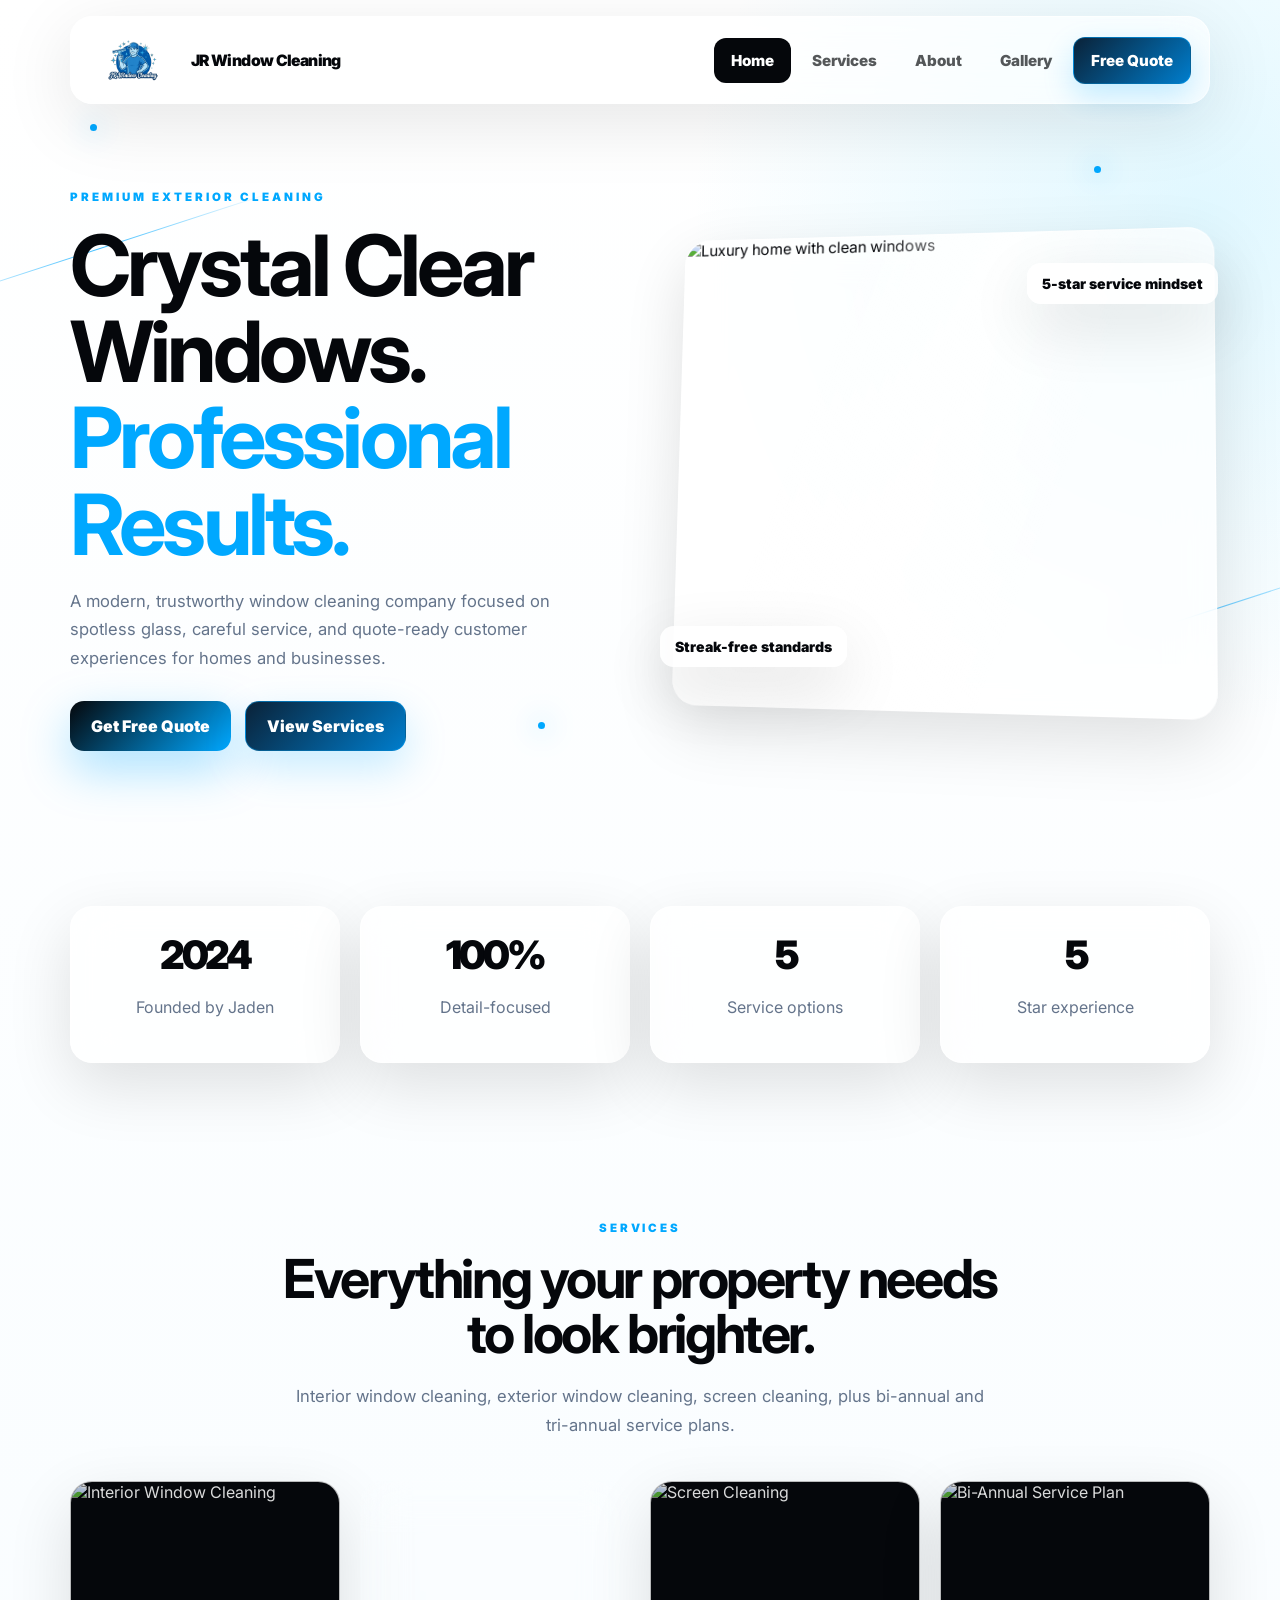
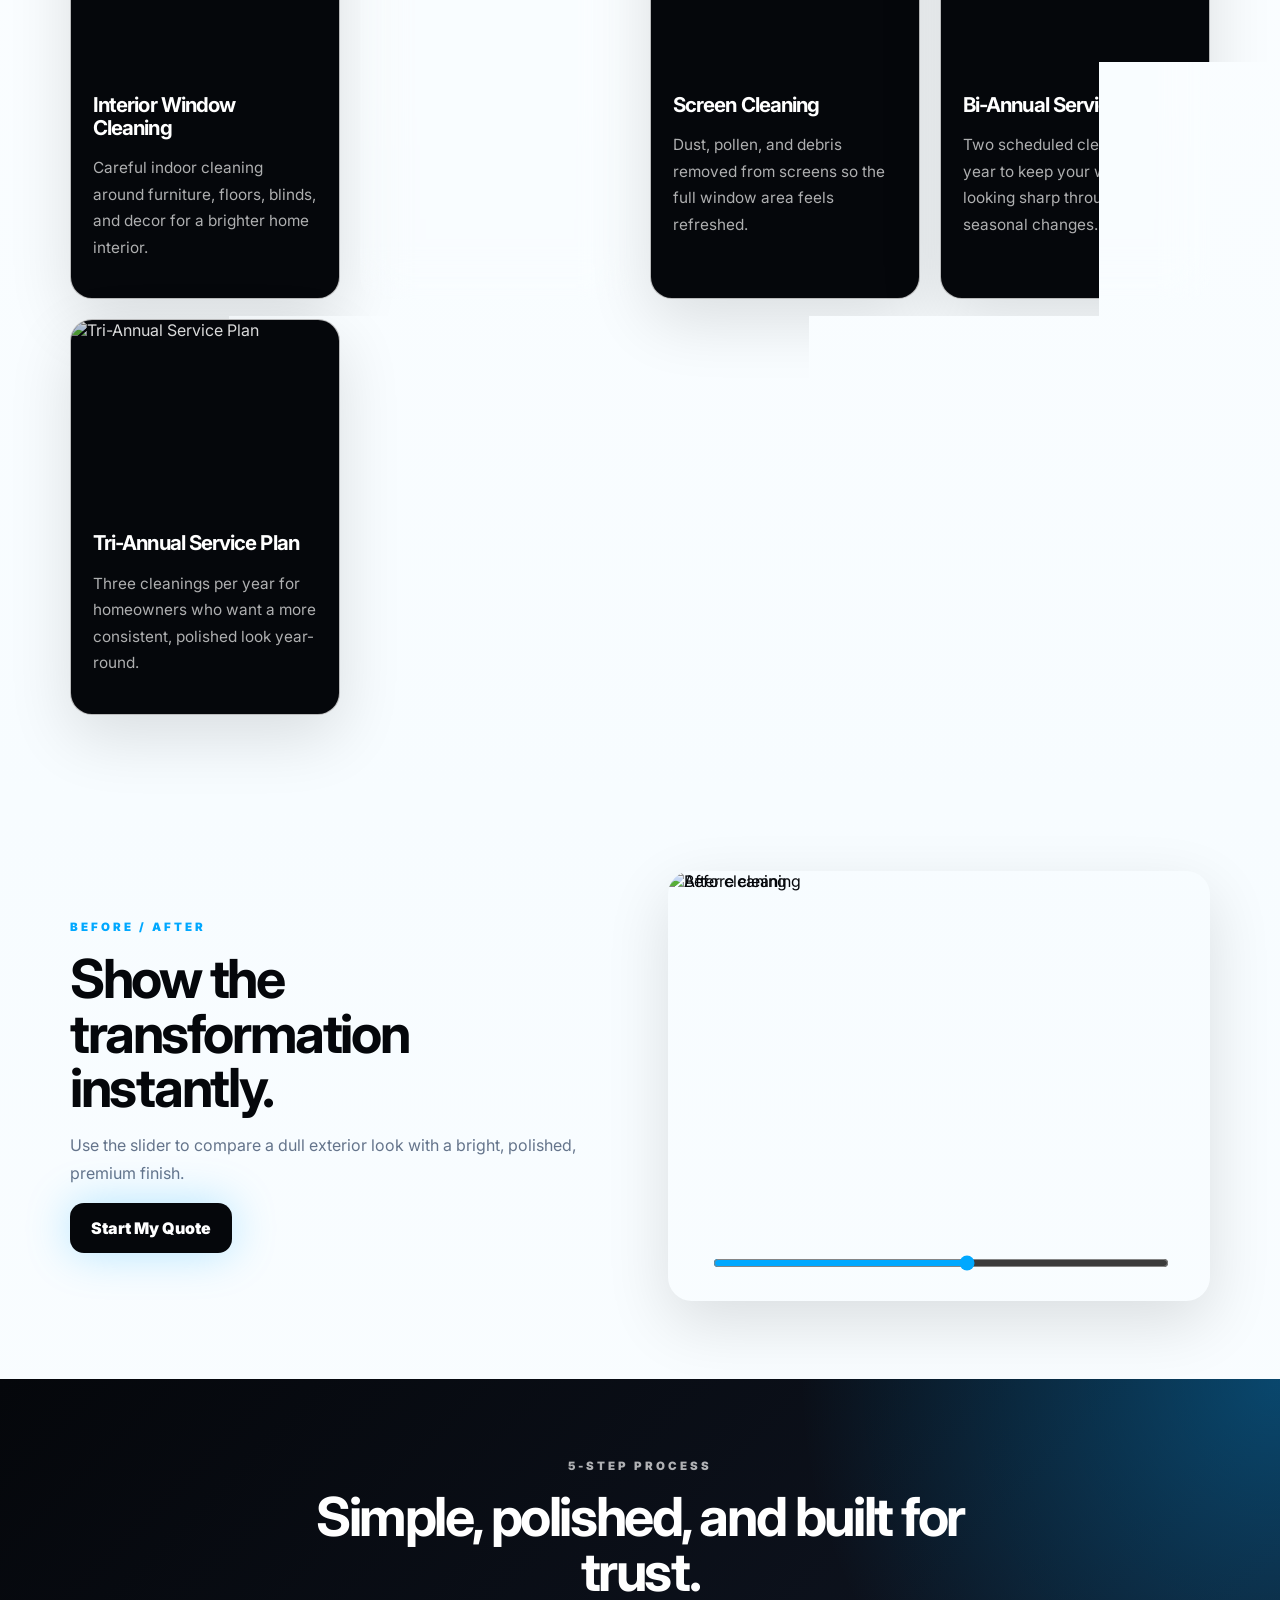
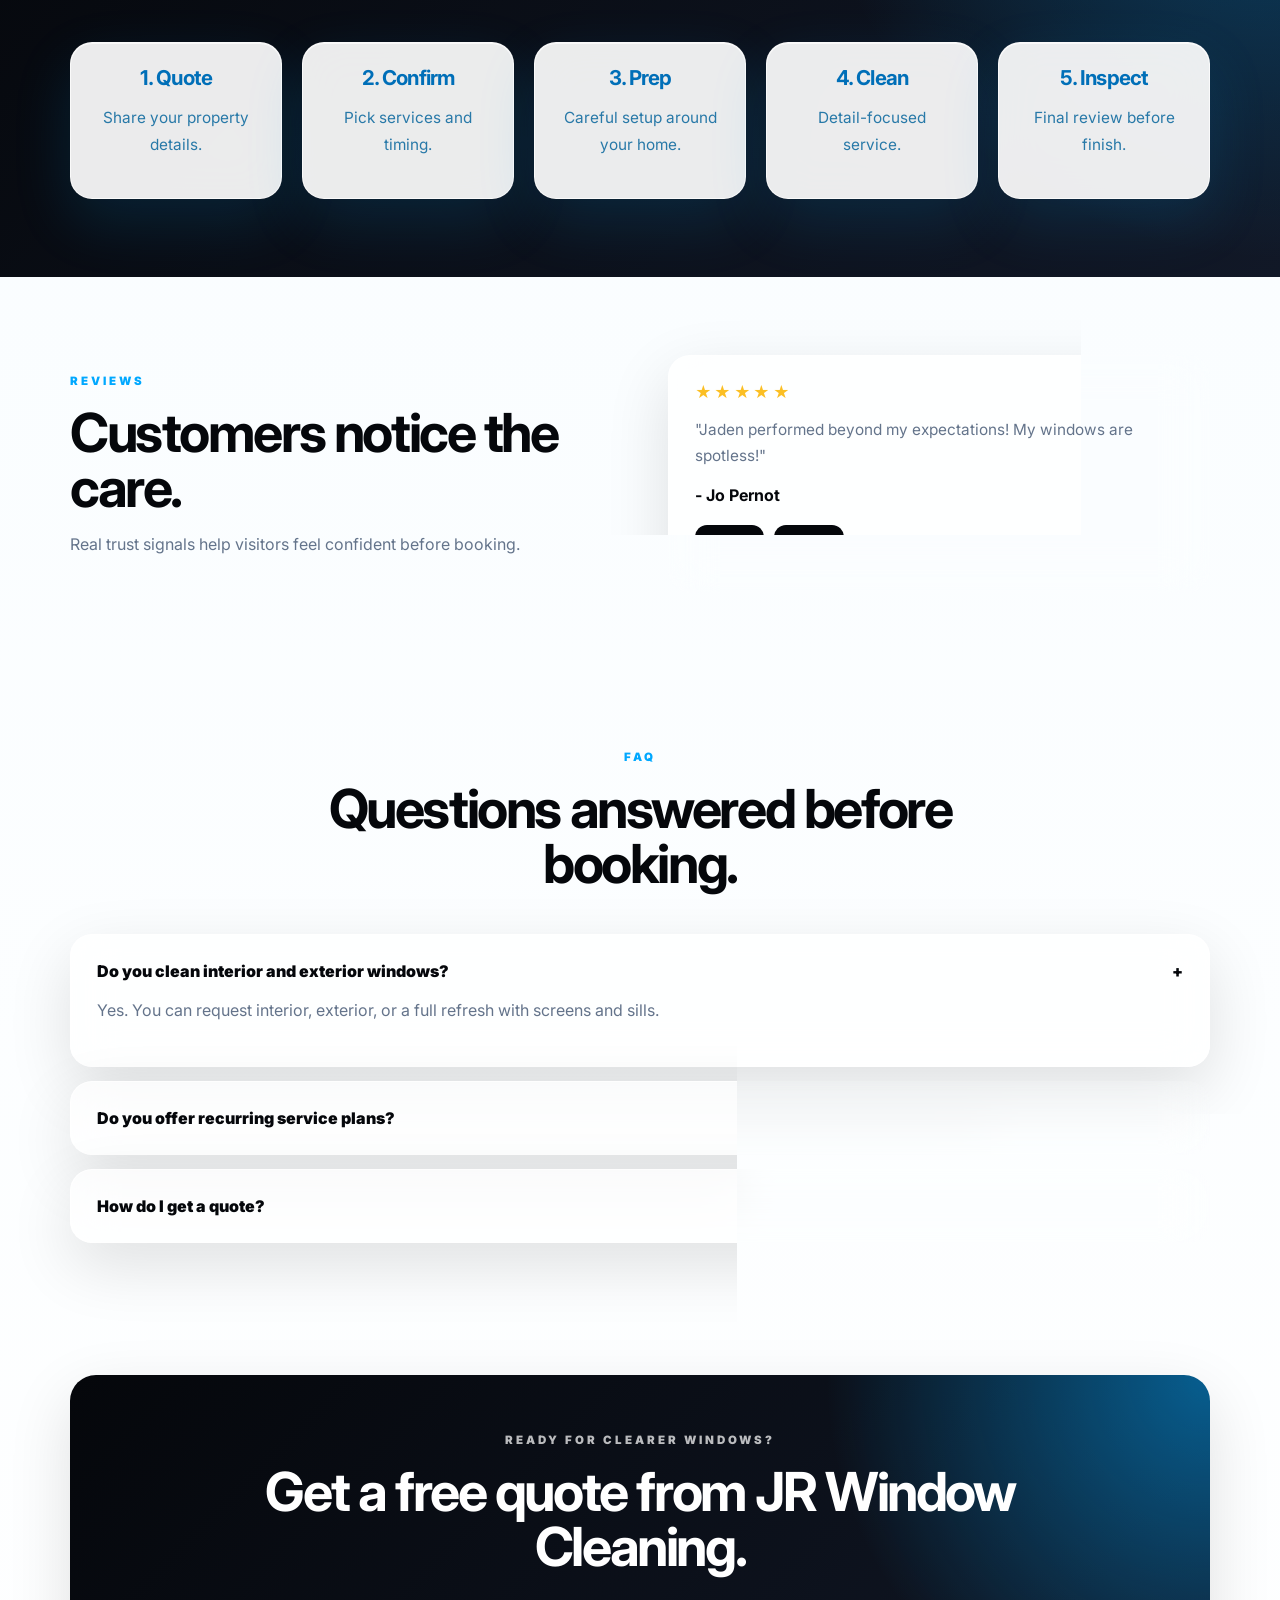
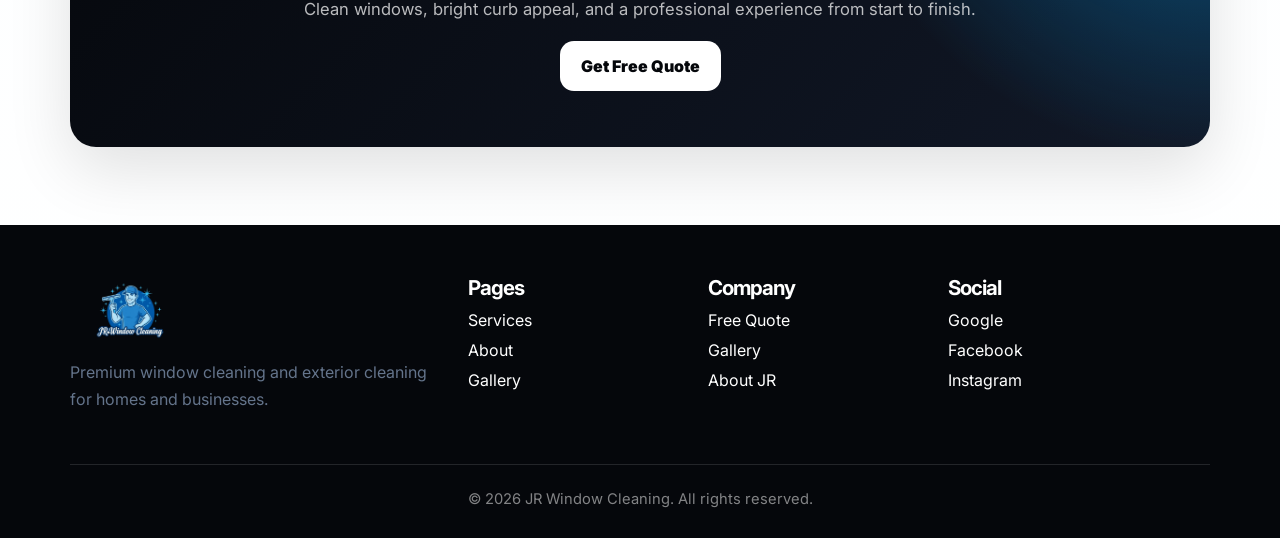
==== JR Windows - Copy/index.html @ 3423b26d "Add files via upload" ====
<!DOCTYPE html>
<html lang="en">
<head>
  <meta charset="UTF-8">
  <meta name="viewport" content="width=device-width, initial-scale=1.0">
  <meta name="description" content="JR Window Cleaning provides premium interior window cleaning, exterior window cleaning, screen cleaning, and recurring bi-annual or tri-annual service plans.">
  <title>JR Window Cleaning | Crystal Clear Windows. Professional Results.</title>
  <link rel="preconnect" href="https://fonts.googleapis.com">
  <link rel="preconnect" href="https://fonts.gstatic.com" crossorigin>
  <link href="https://fonts.googleapis.com/css2?family=Inter:wght@400;500;600;700;800;900&display=swap" rel="stylesheet">
  <link rel="stylesheet" href="styles.css">
</head>
<body>
  <header class="navbar">
    <a class="brand" href="index.html"><img src="JR Windows Logo Transparent.png" alt="JR Window Cleaning logo"><span>JR Window Cleaning</span></a>
    <nav class="nav-links">
      <a class="active" href="index.html">Home</a>
      <a href="services.html">Services</a>
      <a href="about.html">About</a>
      <a href="gallery.html">Gallery</a>
      <a class="quote-link" href="free-quote.html">Free Quote</a>
    </nav>
    <button class="nav-toggle" aria-label="Open menu">☰</button>
  </header>

  <main>
    <section class="hero">
      <div class="particles"><span></span><span></span><span></span><span></span></div>
      <span class="light-streak streak-one"></span>
      <span class="light-streak streak-two"></span>
      <div class="container hero-grid">
        <div class="reveal">
          <p class="eyebrow">Premium Exterior Cleaning</p>
          <h1>Crystal Clear Windows. <span>Professional Results.</span></h1>
          <p class="lead">A modern, trustworthy window cleaning company focused on spotless glass, careful service, and quote-ready customer experiences for homes and businesses.</p>
          <div class="hero-actions">
            <a class="btn blue" href="free-quote.html">Get Free Quote</a>
            <a class="btn secondary" href="services.html">View Services</a>
          </div>
        </div>
        <div class="hero-visual reveal">
          <div class="visual-card">
            <img src="https://images.unsplash.com/photo-1600566753151-384129cf4e3e?auto=format&fit=crop&w=1300&q=85" alt="Luxury home with clean windows">
          </div>
          <div class="hero-badge badge-a">5-star service mindset</div>
          <div class="hero-badge badge-b">Streak-free standards</div>
        </div>
      </div>
    </section>

    <section class="section">
      <div class="container stats-grid">
        <article class="stat-card reveal"><strong data-count="2024">0</strong><p>Founded by Jaden</p></article>
        <article class="stat-card reveal"><strong data-count="100" data-suffix="%">0</strong><p>Detail-focused</p></article>
        <article class="stat-card reveal"><strong data-count="5">0</strong><p>Service options</p></article>
        <article class="stat-card reveal"><strong data-count="5">0</strong><p>Star experience</p></article>
      </div>
    </section>

    <section class="section">
      <div class="container">
        <div class="section-head reveal">
          <p class="eyebrow">Services</p>
          <h2>Everything your property needs to look brighter.</h2>
          <p class="lead">Interior window cleaning, exterior window cleaning, screen cleaning, plus bi-annual and tri-annual service plans.</p>
        </div>
        <div class="services-grid" data-services data-limit="5"></div>
      </div>
    </section>

    <section class="section">
      <div class="container split">
        <div class="reveal">
          <p class="eyebrow">Before / After</p>
          <h2>Show the transformation instantly.</h2>
          <p>Use the slider to compare a dull exterior look with a bright, polished, premium finish.</p>
          <a class="btn dark" href="free-quote.html">Start My Quote</a>
        </div>
        <div class="before-after reveal" data-before-after>
          <img src="https://images.unsplash.com/photo-1600607687920-4e2a09cf159d?auto=format&fit=crop&w=1200&q=80" alt="Before cleaning">
          <img class="after" src="https://images.unsplash.com/photo-1600585154526-990dced4db0d?auto=format&fit=crop&w=1200&q=80" alt="After cleaning">
          <input type="range" min="8" max="92" value="55" aria-label="Before and after slider">
        </div>
      </div>
    </section>

    <section class="section dark-section">
      <div class="container">
        <div class="section-head reveal">
          <p class="eyebrow">5-Step Process</p>
          <h2>Simple, polished, and built for trust.</h2>
        </div>
        <div class="process-grid">
          <article class="process-card reveal"><h3>1. Quote</h3><p>Share your property details.</p></article>
          <article class="process-card reveal"><h3>2. Confirm</h3><p>Pick services and timing.</p></article>
          <article class="process-card reveal"><h3>3. Prep</h3><p>Careful setup around your home.</p></article>
          <article class="process-card reveal"><h3>4. Clean</h3><p>Detail-focused service.</p></article>
          <article class="process-card reveal"><h3>5. Inspect</h3><p>Final review before finish.</p></article>
        </div>
      </div>
    </section>

    <section class="section">
      <div class="container split">
        <div class="reveal">
          <p class="eyebrow">Reviews</p>
          <h2>Customers notice the care.</h2>
          <p>Real trust signals help visitors feel confident before booking.</p>
        </div>
        <div class="glass-card review-card carousel reveal" data-carousel>
          <article class="testimonial active"><div class="stars">★★★★★</div><p>"Jaden performed beyond my expectations! My windows are spotless!"</p><strong>- Jo Pernot</strong></article>
          <article class="testimonial"><div class="stars">★★★★★</div><p>"He did a great job and was very professional, respectful, and easy to communicate with."</p><strong>- Lillia Niaka</strong></article>
          <div class="carousel-controls"><button data-prev>Prev</button><button data-next>Next</button></div>
        </div>
      </div>
    </section>

    <section class="section">
      <div class="container">
        <div class="section-head reveal">
          <p class="eyebrow">FAQ</p>
          <h2>Questions answered before booking.</h2>
        </div>
        <div class="faq-list">
          <article class="faq-item reveal open"><button class="faq-question">Do you clean interior and exterior windows? <span>+</span></button><p class="faq-answer">Yes. You can request interior, exterior, or a full refresh with screens and sills.</p></article>
          <article class="faq-item reveal"><button class="faq-question">Do you offer recurring service plans? <span>+</span></button><p class="faq-answer">Yes. JR Window Cleaning offers bi-annual and tri-annual plans for customers who want scheduled cleanings throughout the year.</p></article>
          <article class="faq-item reveal"><button class="faq-question">How do I get a quote? <span>+</span></button><p class="faq-answer">Use the free quote page and share your service needs, timing, and approximate window count.</p></article>
        </div>
      </div>
    </section>

    <section class="container cta reveal">
      <p class="eyebrow">Ready for clearer windows?</p>
      <h2>Get a free quote from JR Window Cleaning.</h2>
      <p class="lead">Clean windows, bright curb appeal, and a professional experience from start to finish.</p>
      <a class="btn light" href="free-quote.html">Get Free Quote</a>
    </section>
  </main>

  <footer class="footer">
    <div class="container footer-grid">
      <div><img src="JR Windows Logo Transparent.png" alt="JR Window Cleaning logo"><p>Premium window cleaning and exterior cleaning for homes and businesses.</p></div>
      <div><h3>Pages</h3><a href="services.html">Services</a><a href="about.html">About</a><a href="gallery.html">Gallery</a></div>
      <div><h3>Company</h3><a href="free-quote.html">Free Quote</a><a href="gallery.html">Gallery</a><a href="about.html">About JR</a></div>
      <div><h3>Social</h3><a href="#">Google</a><a href="#">Facebook</a><a href="#">Instagram</a></div>
    </div>
    <p class="footer-copy">© 2026 JR Window Cleaning. All rights reserved.</p>
  </footer>

  <script src="script.js"></script>
</body>
</html>
---- JR Windows - Copy/styles.css ----
:root {
  --black: #05070b;
  --charcoal: #111827;
  --blue: #00a8ff;
  --blue-2: #57d6ff;
  --ice: #effaff;
  --white: #ffffff;
  --muted: #64748b;
  --line: rgba(5, 7, 11, 0.12);
  --glass: rgba(255, 255, 255, 0.72);
  --shadow: 0 22px 64px rgba(5, 7, 11, 0.12);
  --radius: 22px;
}

* {
  box-sizing: border-box;
}

html {
  scroll-behavior: smooth;
}

body {
  margin: 0;
  font-family: Inter, system-ui, -apple-system, BlinkMacSystemFont, "Segoe UI", sans-serif;
  font-size: 16px;
  color: var(--black);
  background:
    radial-gradient(circle at 4% -12%, rgba(0, 168, 255, 0.12), transparent 24rem),
    radial-gradient(circle at 94% 4%, rgba(87, 214, 255, 0.18), transparent 32rem),
    linear-gradient(180deg, #fff 0%, #f7fcff 45%, #fff 100%);
  overflow-x: hidden;
}

body.menu-open {
  overflow: hidden;
}

a {
  color: inherit;
  text-decoration: none;
}

img {
  display: block;
  max-width: 100%;
}

button,
input,
select,
textarea {
  font: inherit;
}

.container {
  width: min(1140px, calc(100% - 40px));
  margin: 0 auto;
}

.section {
  padding: 78px 0;
}

.page-hero {
  padding: 132px 0 54px;
  text-align: center;
}

.page-hero h1 {
  max-width: 940px;
  margin-left: auto;
  margin-right: auto;
}

.page-hero .lead {
  margin-left: auto;
  margin-right: auto;
}

.quote-hero {
  padding-bottom: 28px;
  text-align: center;
}

.quote-hero h1 {
  max-width: 940px;
  margin-left: auto;
  margin-right: auto;
}

.quote-hero .lead {
  max-width: 720px;
  margin-left: auto;
  margin-right: auto;
}

.eyebrow {
  margin: 0 0 14px;
  color: var(--blue);
  font-size: 0.72rem;
  font-weight: 900;
  letter-spacing: 0.26em;
  text-transform: uppercase;
}

h1,
h2,
h3 {
  margin: 0;
  letter-spacing: -0.045em;
  line-height: 1.02;
}

h1 {
  font-size: clamp(2.7rem, 6.6vw, 5.9rem);
  max-width: 920px;
}

h2 {
  font-size: clamp(2rem, 4.2vw, 3.75rem);
}

h3 {
  font-size: 1.28rem;
  line-height: 1.12;
}

p {
  color: var(--muted);
  line-height: 1.72;
}

.lead {
  max-width: 700px;
  margin: 20px auto 0;
  font-size: 1.04rem;
}

.navbar {
  position: fixed;
  top: 16px;
  left: 50%;
  z-index: 100;
  width: min(1140px, calc(100% - 24px));
  transform: translateX(-50%);
  display: flex;
  align-items: center;
  justify-content: space-between;
  gap: 16px;
  padding: 15px 18px;
  border: 1px solid rgba(255, 255, 255, 0.7);
  border-radius: 22px;
  background: rgba(255, 255, 255, 0.62);
  box-shadow: 0 18px 70px rgba(5, 7, 11, 0.1);
  backdrop-filter: blur(22px);
  transition: 0.3s ease;
}

.navbar.scrolled {
  background: rgba(255, 255, 255, 0.9);
  transform: translate(-50%, -4px);
}

.brand {
  display: flex;
  align-items: center;
  gap: 14px;
  font-size: 0.98rem;
  font-weight: 950;
  letter-spacing: -0.04em;
}

.brand img {
  width: 88px;
  height: 56px;
  object-fit: contain;
  border-radius: 14px;
  background: transparent;
}

.nav-links {
  display: flex;
  align-items: center;
  gap: 4px;
}

.nav-links a {
  padding: 13px 17px;
  border-radius: 12px;
  color: rgba(5, 7, 11, 0.68);
  font-size: 0.95rem;
  font-weight: 850;
  transition: 0.22s ease;
}

.nav-links a:hover,
.nav-links a.active {
  color: var(--white);
  background: var(--black);
}

.nav-links a.quote-link,
.nav-links a.quote-link.active,
.nav-links a.quote-link:hover {
  color: var(--white);
  border: 1px solid rgba(0, 168, 255, 0.42);
  background: linear-gradient(135deg, #0a2238, #007dcc);
  box-shadow: 0 12px 30px rgba(0, 168, 255, 0.22);
}

.nav-toggle {
  display: none;
  width: 58px;
  height: 58px;
  border: 0;
  border-radius: 14px;
  color: var(--white);
  background: var(--black);
  cursor: pointer;
}

.btn {
  display: inline-flex;
  align-items: center;
  justify-content: center;
  gap: 10px;
  min-height: 50px;
  padding: 0 21px;
  border: 0;
  border-radius: 14px;
  font-weight: 950;
  cursor: pointer;
  transition: 0.25s ease;
}

.btn:hover {
  transform: translateY(-4px);
}

.btn.dark {
  color: var(--white);
  background: var(--black);
  box-shadow: 0 0 45px rgba(0, 168, 255, 0.28);
}

.btn.blue {
  color: var(--white);
  background: linear-gradient(135deg, var(--black), var(--blue));
  box-shadow: 0 18px 48px rgba(0, 168, 255, 0.34);
}

.btn.light {
  color: var(--black);
  background: var(--white);
}

.btn.secondary {
  color: var(--white);
  border: 1px solid rgba(0, 168, 255, 0.42);
  background: linear-gradient(135deg, #0a2238, #007dcc);
  box-shadow: 0 16px 42px rgba(0, 168, 255, 0.22);
}

.hero {
  position: relative;
  min-height: 92vh;
  display: grid;
  align-items: center;
  padding: 124px 0 56px;
  overflow: hidden;
}

.hero-grid {
  position: relative;
  z-index: 2;
}

.hero-grid,
.split,
.contact-grid,
.quote-grid {
  display: grid;
  grid-template-columns: minmax(0, 1fr) minmax(0, 1fr);
  gap: clamp(28px, 5vw, 56px);
  align-items: center;
}

.hero .lead {
  margin-left: 0;
}

.split p {
  max-width: 620px;
}

.hero h1 span {
  color: var(--blue);
}

.hero-actions {
  display: flex;
  flex-wrap: wrap;
  gap: 14px;
  margin-top: 28px;
}

.hero-visual {
  position: relative;
  min-height: 480px;
  perspective: 1200px;
}

.visual-card {
  position: absolute;
  inset: 0;
  overflow: hidden;
  border: 1px solid rgba(255, 255, 255, 0.7);
  border-radius: 26px;
  background: var(--glass);
  box-shadow: var(--shadow);
  backdrop-filter: blur(24px);
  transform: rotateY(-8deg) rotateX(5deg);
}

.visual-card img {
  width: 100%;
  height: 100%;
  object-fit: cover;
}

.visual-card::after {
  content: "";
  position: absolute;
  inset: -60%;
  background: linear-gradient(110deg, transparent 40%, rgba(255, 255, 255, 0.72), transparent 58%);
  animation: shine 5s ease-in-out infinite;
}

.hero-badge {
  position: absolute;
  z-index: 2;
  border-radius: 14px;
  padding: 12px 15px;
  color: var(--black);
  background: rgba(255, 255, 255, 0.86);
  box-shadow: var(--shadow);
  font-size: 0.88rem;
  font-weight: 900;
}

.badge-a {
  top: 34px;
  right: -8px;
}

.badge-b {
  left: -8px;
  bottom: 42px;
}

.particles span,
.light-streak {
  position: absolute;
  pointer-events: none;
}

.particles span {
  width: 7px;
  height: 7px;
  border-radius: 4px;
  background: var(--blue);
  box-shadow: 0 0 28px var(--blue);
  animation: float 7s ease-in-out infinite;
}

.particles span:nth-child(1) { left: 7%; top: 15%; }
.particles span:nth-child(2) { right: 14%; top: 20%; animation-delay: -2s; }
.particles span:nth-child(3) { left: 42%; bottom: 12%; animation-delay: -4s; }
.particles span:nth-child(4) { right: 28%; bottom: 30%; animation-delay: -6s; }

.light-streak {
  width: 360px;
  height: 1px;
  background: linear-gradient(90deg, transparent, rgba(0, 168, 255, 0.75), transparent);
  transform: rotate(-18deg);
  animation: streak 7s ease-in-out infinite;
}

.streak-one { top: 30%; left: -80px; }
.streak-two { bottom: 25%; right: -80px; animation-delay: -3s; }

.glass-card,
.service-card,
.review-card,
.form-card,
.faq-item,
.process-card,
.stat-card {
  border: 1px solid rgba(255, 255, 255, 0.72);
  border-radius: var(--radius);
  background: var(--glass);
  box-shadow: var(--shadow);
  backdrop-filter: blur(22px);
}

.section-head {
  max-width: 760px;
  margin: 0 auto 42px;
  text-align: center;
}

.section-head h2,
.cta h2 {
  max-width: 820px;
  margin-left: auto;
  margin-right: auto;
}

.section-head .lead,
.cta .lead {
  margin-left: auto;
  margin-right: auto;
}

.stats-grid,
.services-grid,
.process-grid,
.reviews-grid,
.gallery-grid {
  display: grid;
  gap: 20px;
}

.stats-grid {
  grid-template-columns: repeat(auto-fit, minmax(190px, 1fr));
}

.services-grid {
  grid-template-columns: repeat(auto-fit, minmax(245px, 1fr));
}

.process-grid {
  grid-template-columns: repeat(auto-fit, minmax(175px, 1fr));
}

.reviews-grid {
  grid-template-columns: repeat(auto-fit, minmax(260px, 1fr));
}

.stat-card,
.process-card {
  padding: 24px;
  text-align: center;
}

.dark-section .process-card {
  border-color: rgba(255, 255, 255, 0.78);
  background: rgba(255, 255, 255, 0.92);
  box-shadow:
    0 22px 60px rgba(0, 168, 255, 0.14),
    inset 0 1px 0 rgba(255, 255, 255, 0.7);
}

.dark-section .process-card h3 {
  color: #006fb8;
}

.dark-section .process-card p {
  color: #2879a8;
}

.stat-card strong {
  display: block;
  color: var(--black);
  font-size: 2.45rem;
  font-weight: 950;
  letter-spacing: -0.08em;
}

.service-card {
  overflow: hidden;
  color: var(--white);
  background: var(--black);
  transition: 0.35s ease;
}

.service-card:hover {
  transform: translateY(-10px);
  box-shadow: 0 0 60px rgba(0, 168, 255, 0.38);
}

.service-card img {
  width: 100%;
  height: 190px;
  object-fit: cover;
  opacity: 0.85;
  transition: 0.55s ease;
}

.service-card:hover img {
  transform: scale(1.08);
}

.service-card div {
  padding: 22px;
}

.service-card p,
.review-card p,
.process-card p {
  font-size: 0.96rem;
}

.service-card p,
.dark-section p {
  color: rgba(255, 255, 255, 0.68);
}

.dark-section {
  color: var(--white);
  background:
    radial-gradient(circle at top right, rgba(0, 168, 255, 0.35), transparent 30rem),
    linear-gradient(135deg, var(--black), var(--charcoal));
}

.before-after {
  position: relative;
  overflow: hidden;
  height: 430px;
  border-radius: 24px;
  box-shadow: var(--shadow);
}

.before-after img {
  position: absolute;
  inset: 0;
  width: 100%;
  height: 100%;
  object-fit: cover;
}

.before-after .after {
  clip-path: inset(0 45% 0 0);
}

.before-after input {
  position: absolute;
  left: 8%;
  right: 8%;
  bottom: 28px;
  z-index: 5;
  width: 84%;
  accent-color: var(--blue);
}

.gallery-grid {
  grid-template-columns: repeat(auto-fit, minmax(260px, 1fr));
}

.gallery-item {
  position: relative;
  overflow: hidden;
  min-height: 280px;
  border-radius: 22px;
  box-shadow: var(--shadow);
}

.gallery-item.tall {
  min-height: 390px;
}

.gallery-item img {
  width: 100%;
  height: 100%;
  object-fit: cover;
  transition: 0.6s ease;
}

.gallery-item:hover img {
  transform: scale(1.06);
}

.review-card,
.form-card,
.faq-item {
  padding: 26px;
}

.stars {
  color: #fbbf24;
  letter-spacing: 0.15em;
}

.carousel {
  position: relative;
}

.testimonial {
  display: none;
}

.testimonial.active {
  display: block;
  animation: fadeUp 0.35s ease both;
}

.carousel-controls {
  display: flex;
  gap: 10px;
  margin-top: 20px;
}

.carousel-controls button,
.faq-question {
  border: 0;
  cursor: pointer;
}

.carousel-controls button {
  padding: 10px 16px;
  border-radius: 12px;
  color: var(--white);
  background: var(--black);
  font-weight: 900;
}

.faq-list {
  display: grid;
  gap: 14px;
}

.faq-question {
  display: flex;
  justify-content: space-between;
  width: 100%;
  padding: 0;
  color: var(--black);
  background: transparent;
  font-size: 1rem;
  font-weight: 950;
  text-align: left;
}

.faq-answer {
  display: none;
}

.faq-item.open .faq-answer {
  display: block;
  animation: fadeUp 0.3s ease both;
}

.quote-calculator,
.contact-details {
  padding: 26px;
}

.detail-list {
  display: grid;
  gap: 14px;
  margin-top: 24px;
}

.detail-list div {
  padding: 18px;
  border: 1px solid rgba(0, 168, 255, 0.16);
  border-radius: 16px;
  background: rgba(255, 255, 255, 0.58);
}

.detail-list strong {
  display: block;
  margin-bottom: 6px;
  color: #006fb8;
}

.detail-list span {
  display: block;
  color: var(--muted);
  line-height: 1.6;
}

.quote-total {
  margin-top: 22px;
  padding: 24px;
  border-radius: 18px;
  color: var(--white);
  background: var(--black);
}

.quote-total strong {
  display: block;
  font-size: 2.05rem;
  letter-spacing: -0.07em;
}

.form-grid {
  display: grid;
  gap: 16px;
}

.form-grid label {
  display: grid;
  gap: 8px;
  color: rgba(5, 7, 11, 0.62);
  font-size: 0.78rem;
  font-weight: 950;
  letter-spacing: 0.12em;
  text-transform: uppercase;
}

.form-grid input,
.form-grid select,
.form-grid textarea {
  width: 100%;
  border: 1px solid var(--line);
  border-radius: 12px;
  padding: 15px 16px;
  color: var(--black);
  background: rgba(255, 255, 255, 0.9);
  outline: none;
  text-transform: none;
  letter-spacing: 0;
}

.form-grid input:focus,
.form-grid select:focus,
.form-grid textarea:focus {
  border-color: var(--blue);
  box-shadow: 0 0 0 5px rgba(0, 168, 255, 0.13);
}

.form-status {
  margin: 0;
  color: var(--blue);
  font-weight: 900;
}

.cta {
  margin: 54px auto 78px;
  padding: 56px 28px;
  border-radius: 26px;
  color: var(--white);
  text-align: center;
  background:
    radial-gradient(circle at top right, rgba(0, 168, 255, 0.5), transparent 24rem),
    linear-gradient(135deg, var(--black), var(--charcoal));
  box-shadow: var(--shadow);
}

.cta p {
  color: rgba(255, 255, 255, 0.72);
}

.cta .btn {
  margin-top: 18px;
}

.footer {
  padding: 52px 0 26px;
  color: rgba(255, 255, 255, 0.68);
  background: var(--black);
}

.footer-grid {
  display: grid;
  grid-template-columns: 1.4fr 0.8fr 0.8fr 1fr;
  gap: 30px;
}

.footer h3,
.footer a {
  color: var(--white);
}

.footer a {
  display: block;
  margin: 10px 0;
}

.footer-copy {
  width: min(1140px, calc(100% - 40px));
  margin: 34px auto 0;
  padding-top: 22px;
  border-top: 1px solid rgba(255, 255, 255, 0.12);
  color: rgba(255, 255, 255, 0.5);
  font-size: 0.92rem;
  text-align: center;
}

.footer img {
  width: 120px;
  border-radius: 16px;
  background: transparent;
  padding: 0;
}

.reveal {
  opacity: 0;
  transform: translateY(34px);
  transition: opacity 0.7s ease, transform 0.7s ease;
}

.reveal.visible {
  opacity: 1;
  transform: translateY(0);
}

@keyframes shine {
  0%, 52% { transform: translateX(-35%) rotate(12deg); }
  100% { transform: translateX(35%) rotate(12deg); }
}

@keyframes float {
  0%, 100% { transform: translateY(0) scale(1); opacity: 0.45; }
  50% { transform: translateY(-34px) scale(1.3); opacity: 1; }
}

@keyframes streak {
  0%, 100% { opacity: 0; transform: translateX(-30px) rotate(-18deg); }
  50% { opacity: 1; transform: translateX(60px) rotate(-18deg); }
}

@keyframes fadeUp {
  from { opacity: 0; transform: translateY(14px); }
  to { opacity: 1; transform: translateY(0); }
}

@media (max-width: 980px) {
  h1 {
    font-size: clamp(2.65rem, 9vw, 4.6rem);
  }

  h2 {
    font-size: clamp(2rem, 7vw, 3.3rem);
  }

  .nav-toggle {
    display: grid;
    place-items: center;
  }

  .nav-links {
    position: fixed;
    left: 12px;
    right: 12px;
    top: 86px;
    display: grid;
    padding: 18px;
    border-radius: 18px;
    background: rgba(255, 255, 255, 0.96);
    box-shadow: var(--shadow);
    opacity: 0;
    pointer-events: none;
    transform: translateY(-10px);
    transition: 0.25s ease;
  }

  .menu-open .nav-links {
    opacity: 1;
    pointer-events: auto;
    transform: translateY(0);
  }

  .hero-grid,
  .split,
  .contact-grid,
  .quote-grid {
    grid-template-columns: 1fr;
    gap: 34px;
  }

  .stats-grid,
  .services-grid,
  .process-grid,
  .reviews-grid,
  .gallery-grid,
  .footer-grid {
    grid-template-columns: repeat(2, minmax(0, 1fr));
  }

  .hero-visual {
    min-height: 410px;
    max-width: 680px;
    width: 100%;
    margin: 0 auto;
  }

  .visual-card {
    transform: none;
  }

  .page-hero {
    padding-top: 126px;
  }
}

@media (max-width: 640px) {
  body {
    font-size: 15px;
  }

  .container {
    width: min(100% - 28px, 1140px);
  }

  .section {
    padding: 58px 0;
  }

  .page-hero {
    padding: 112px 0 40px;
  }

  .quote-hero {
    padding-bottom: 22px;
  }

  .eyebrow {
    font-size: 0.66rem;
    letter-spacing: 0.2em;
  }

  .brand span {
    display: none;
  }

  .navbar {
    border-radius: 18px;
    top: 10px;
    width: calc(100% - 20px);
  }

  .hero {
    min-height: auto;
    padding: 108px 0 44px;
  }

  .hero h1,
  h1 {
    font-size: clamp(2.55rem, 12.5vw, 3.95rem);
    line-height: 0.98;
  }

  h2 {
    font-size: clamp(1.9rem, 9vw, 2.75rem);
  }

  h3 {
    font-size: 1.18rem;
  }

  .lead {
    font-size: 0.98rem;
    margin-top: 16px;
  }

  .hero-actions,
  .btn {
    width: 100%;
  }

  .stats-grid,
  .services-grid,
  .process-grid,
  .reviews-grid,
  .gallery-grid,
  .footer-grid {
    grid-template-columns: 1fr;
  }

  .hero-visual {
    min-height: 330px;
  }

  .hero-badge {
    position: static;
    display: inline-flex;
    margin: 10px 8px 0 0;
  }

  .before-after {
    height: 320px;
  }

  .stat-card,
  .process-card,
  .review-card,
  .form-card,
  .faq-item,
  .quote-calculator,
  .contact-details {
    padding: 22px;
  }

  .service-card img {
    height: 210px;
  }

  .gallery-item,
  .gallery-item.tall {
    min-height: 300px;
  }

  .cta {
    margin-top: 42px;
    padding: 42px 22px;
    border-radius: 20px;
  }

}
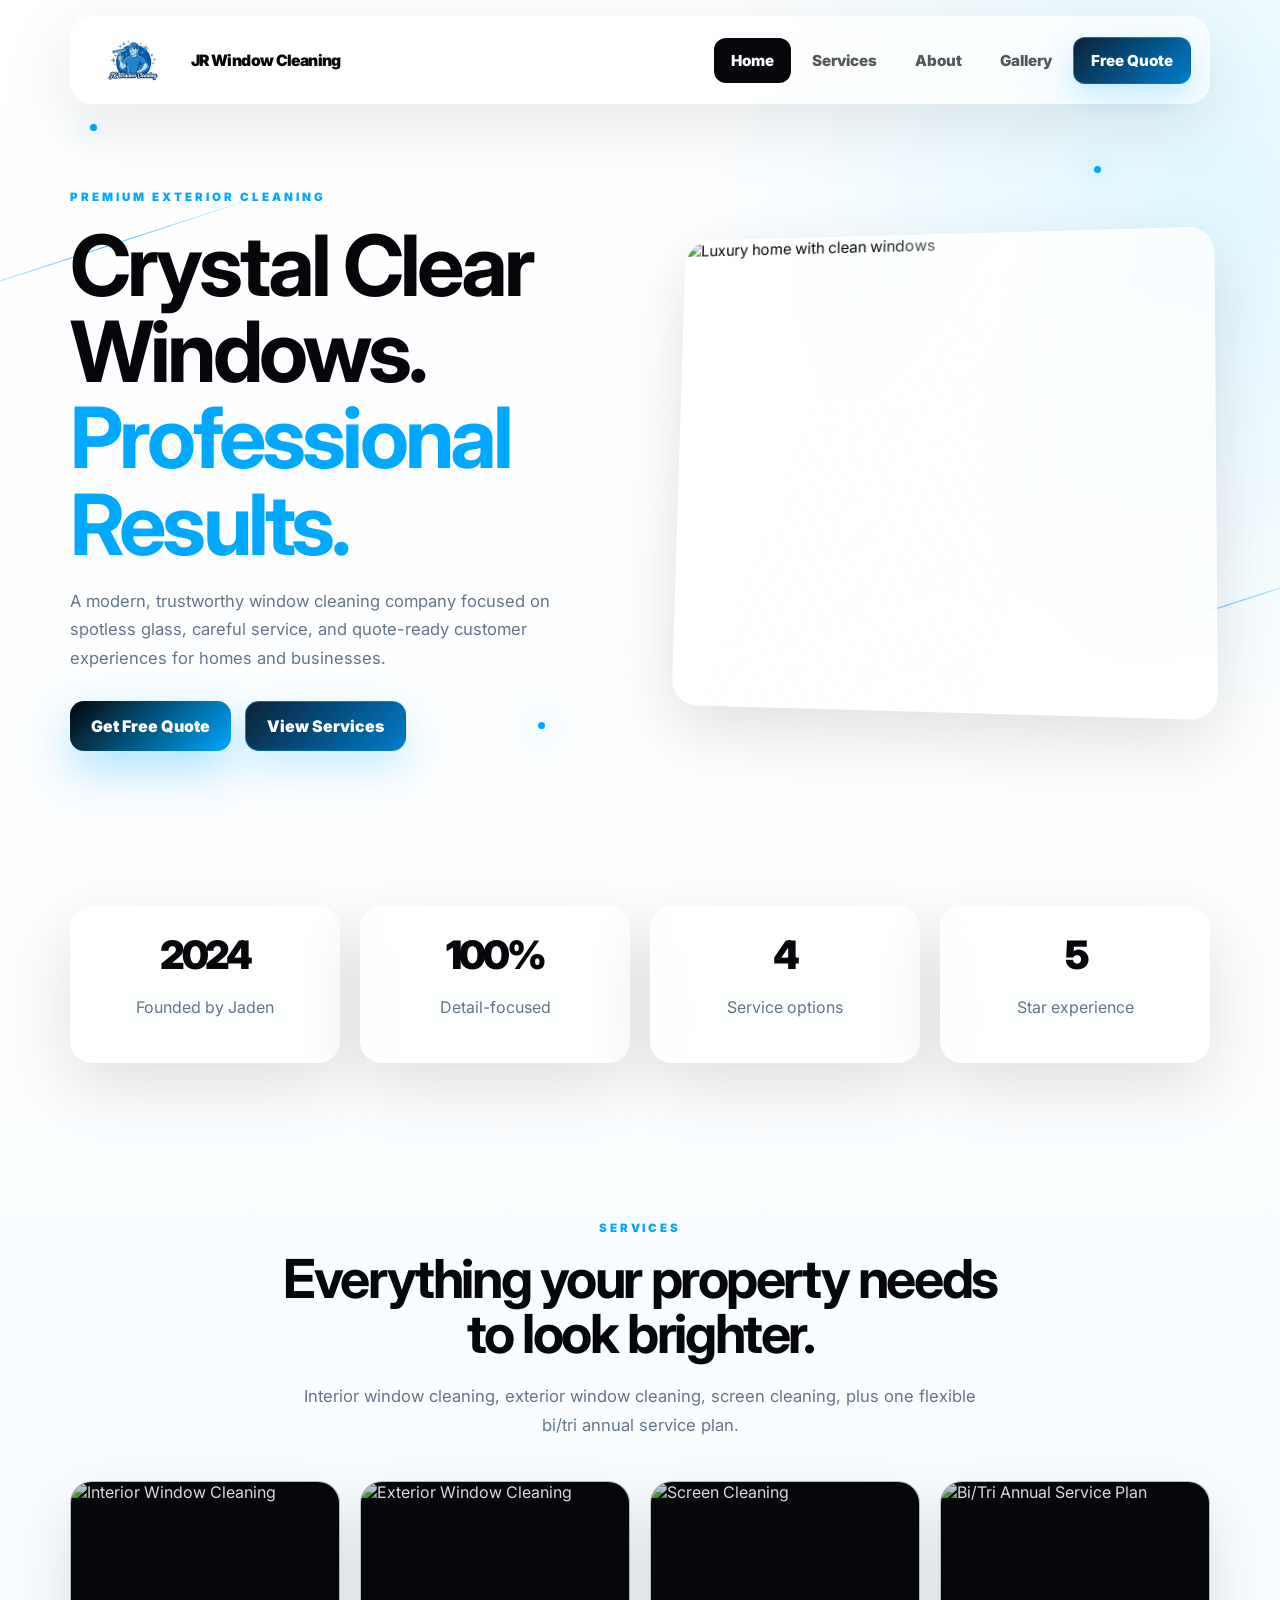
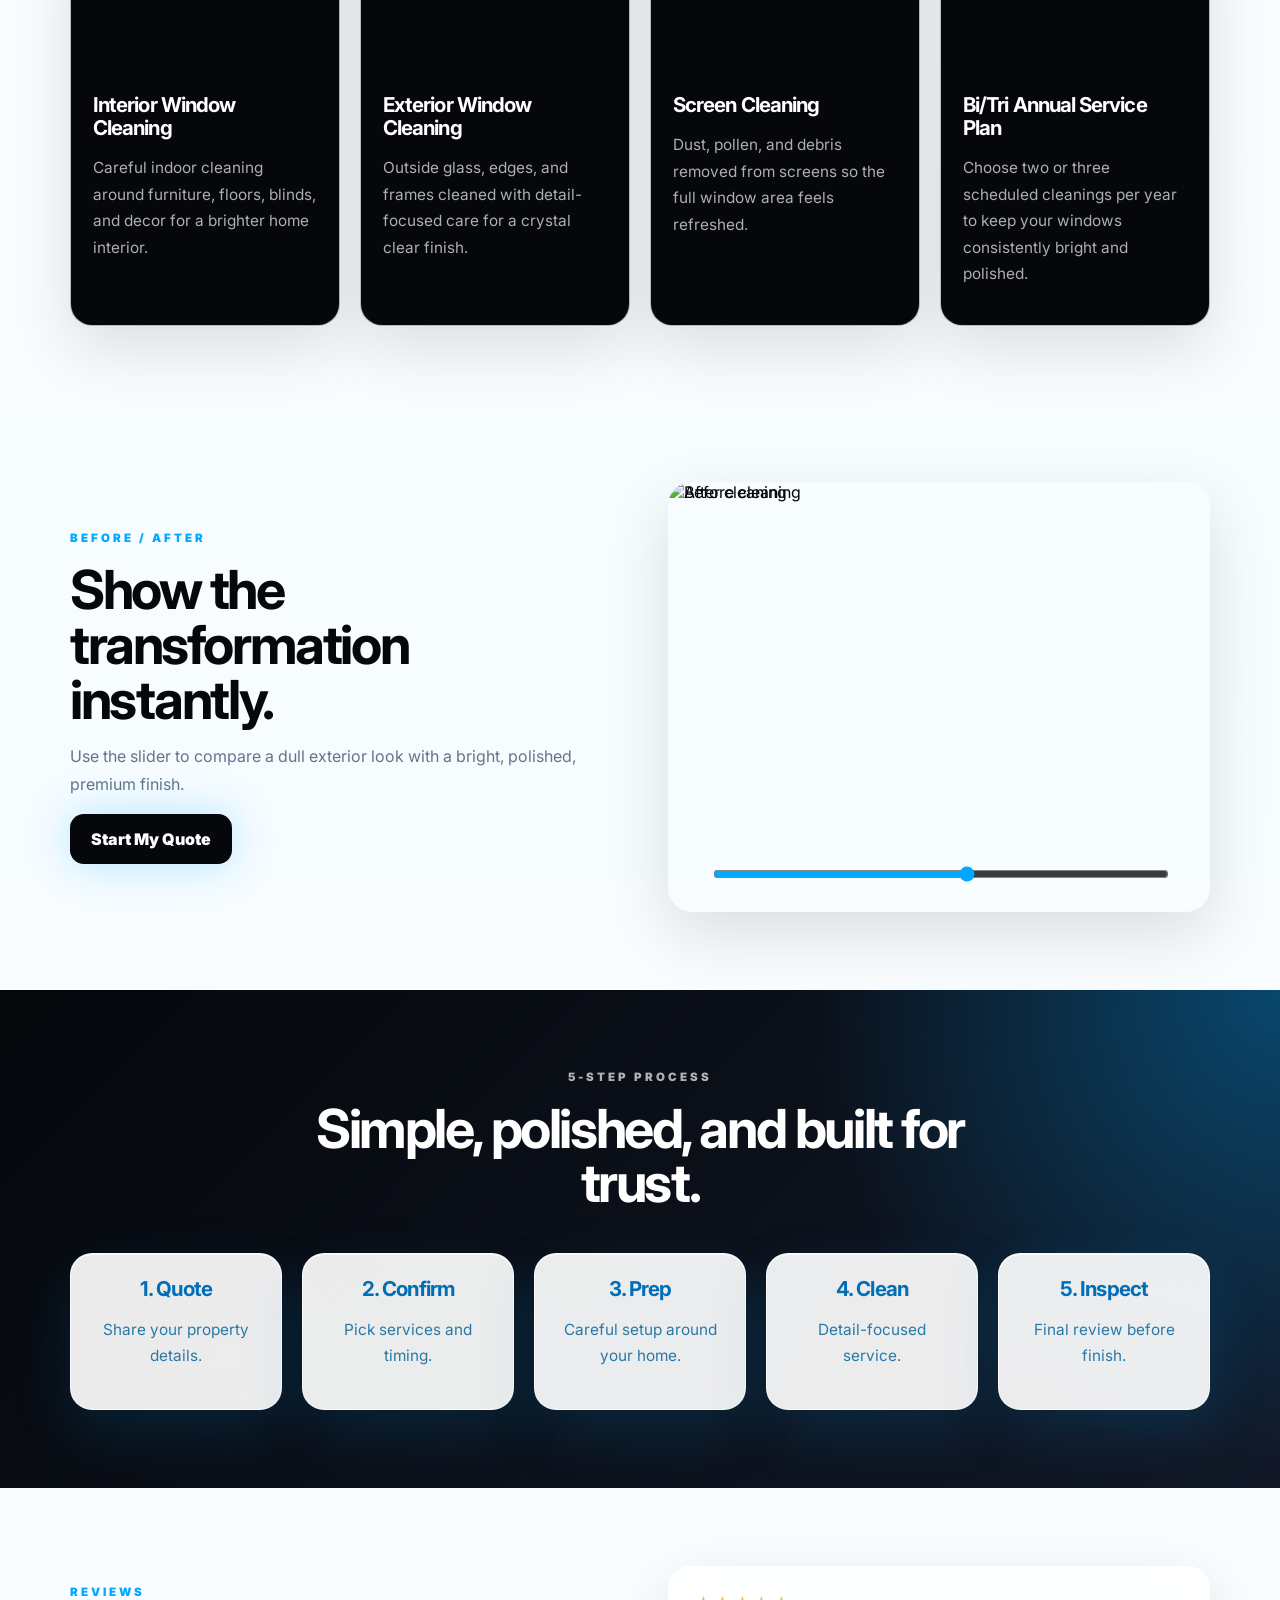
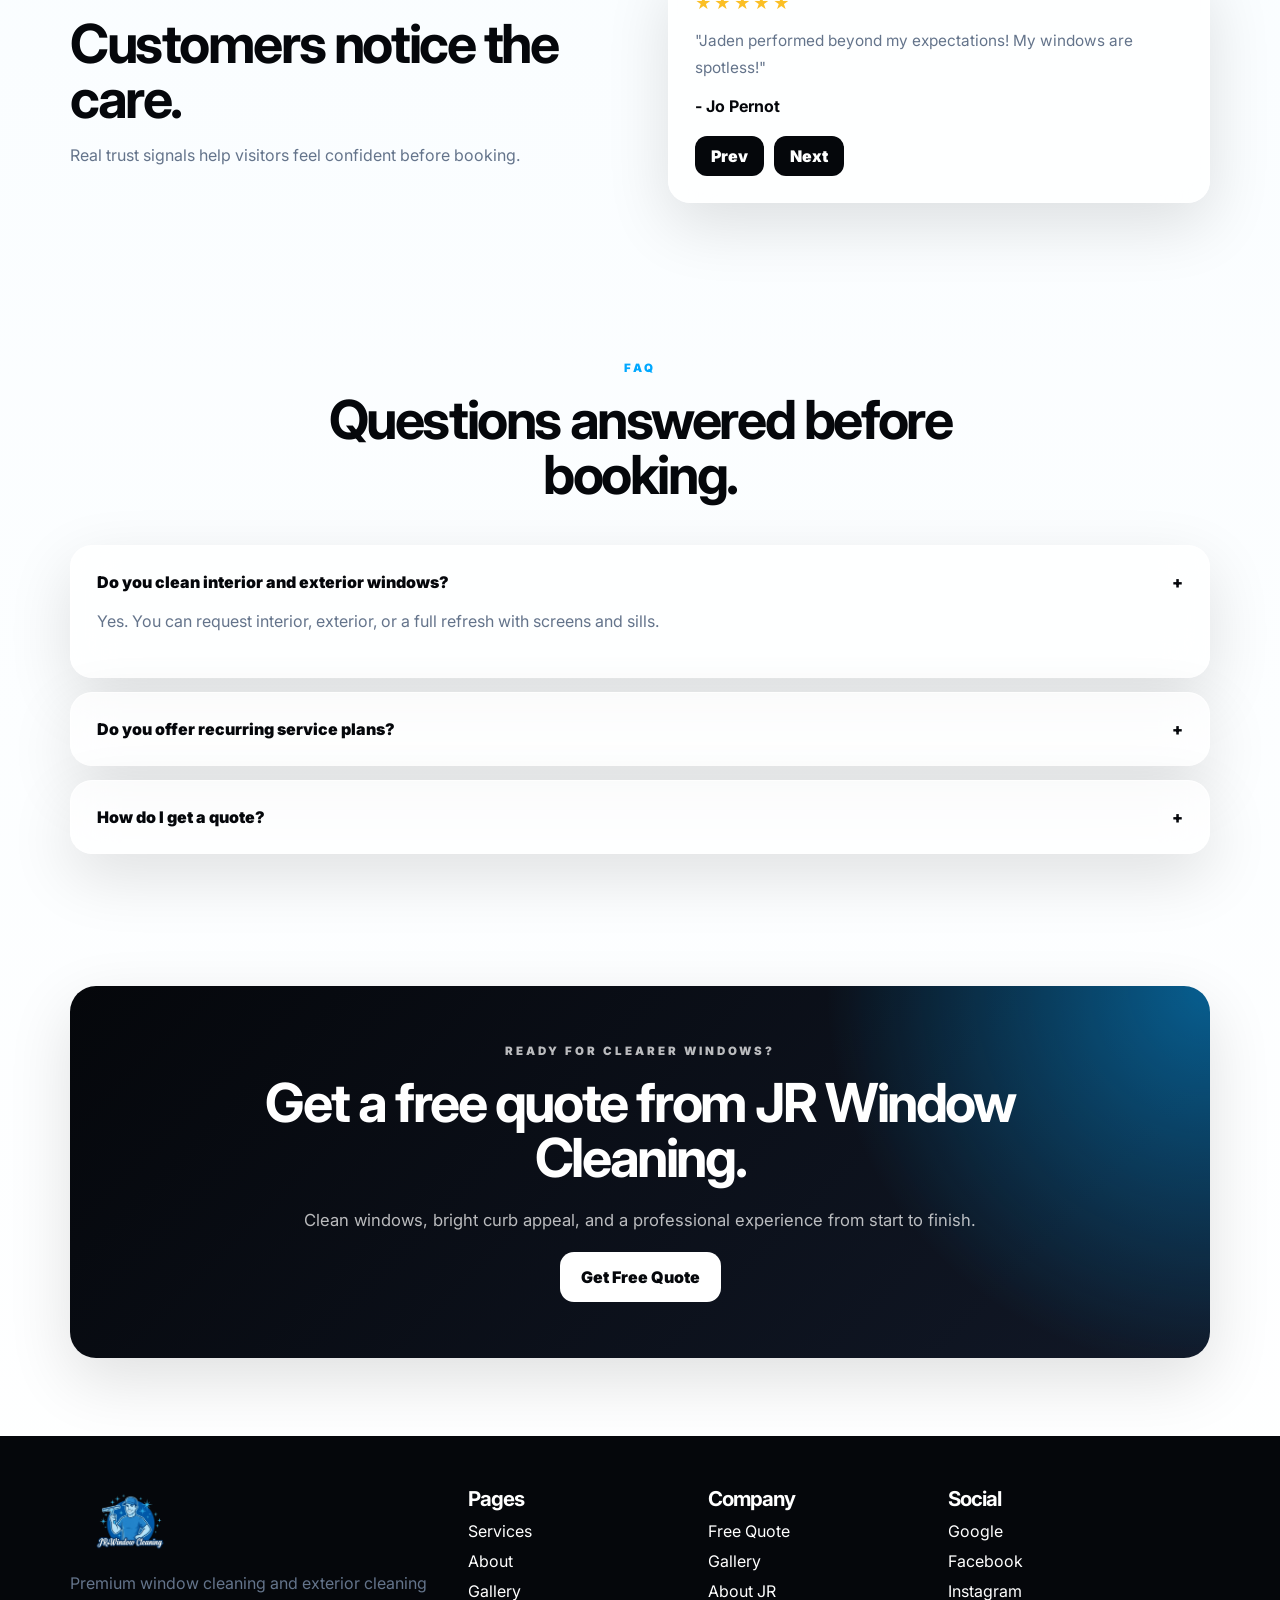
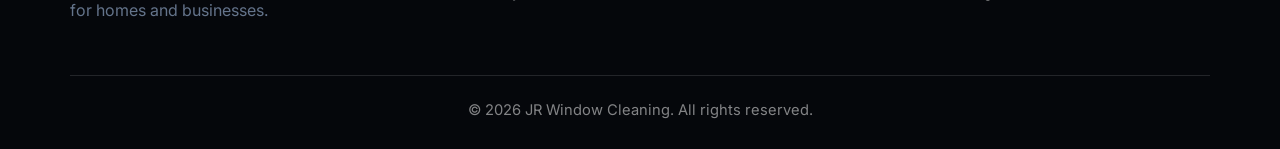
==== commit 01a26297: "Minor fixes." ====
--- a/JR Windows - Copy/index.html
+++ b/JR Windows - Copy/index.html
@@ -3,7 +3,7 @@
 <head>
   <meta charset="UTF-8">
   <meta name="viewport" content="width=device-width, initial-scale=1.0">
-  <meta name="description" content="JR Window Cleaning provides premium interior window cleaning, exterior window cleaning, screen cleaning, and recurring bi-annual or tri-annual service plans.">
+  <meta name="description" content="JR Window Cleaning provides premium interior window cleaning, exterior window cleaning, screen cleaning, and a recurring bi/tri annual service plan.">
   <title>JR Window Cleaning | Crystal Clear Windows. Professional Results.</title>
   <link rel="preconnect" href="https://fonts.googleapis.com">
   <link rel="preconnect" href="https://fonts.gstatic.com" crossorigin>
@@ -42,8 +42,6 @@
           <div class="visual-card">
             <img src="https://images.unsplash.com/photo-1600566753151-384129cf4e3e?auto=format&fit=crop&w=1300&q=85" alt="Luxury home with clean windows">
           </div>
-          <div class="hero-badge badge-a">5-star service mindset</div>
-          <div class="hero-badge badge-b">Streak-free standards</div>
         </div>
       </div>
     </section>
@@ -52,7 +50,7 @@
       <div class="container stats-grid">
         <article class="stat-card reveal"><strong data-count="2024">0</strong><p>Founded by Jaden</p></article>
         <article class="stat-card reveal"><strong data-count="100" data-suffix="%">0</strong><p>Detail-focused</p></article>
-        <article class="stat-card reveal"><strong data-count="5">0</strong><p>Service options</p></article>
+        <article class="stat-card reveal"><strong data-count="4">0</strong><p>Service options</p></article>
         <article class="stat-card reveal"><strong data-count="5">0</strong><p>Star experience</p></article>
       </div>
     </section>
@@ -62,9 +60,9 @@
         <div class="section-head reveal">
           <p class="eyebrow">Services</p>
           <h2>Everything your property needs to look brighter.</h2>
-          <p class="lead">Interior window cleaning, exterior window cleaning, screen cleaning, plus bi-annual and tri-annual service plans.</p>
+          <p class="lead">Interior window cleaning, exterior window cleaning, screen cleaning, plus one flexible bi/tri annual service plan.</p>
         </div>
-        <div class="services-grid" data-services data-limit="5"></div>
+        <div class="services-grid" data-services data-limit="4"></div>
       </div>
     </section>
 
@@ -123,7 +121,7 @@
         </div>
         <div class="faq-list">
           <article class="faq-item reveal open"><button class="faq-question">Do you clean interior and exterior windows? <span>+</span></button><p class="faq-answer">Yes. You can request interior, exterior, or a full refresh with screens and sills.</p></article>
-          <article class="faq-item reveal"><button class="faq-question">Do you offer recurring service plans? <span>+</span></button><p class="faq-answer">Yes. JR Window Cleaning offers bi-annual and tri-annual plans for customers who want scheduled cleanings throughout the year.</p></article>
+          <article class="faq-item reveal"><button class="faq-question">Do you offer recurring service plans? <span>+</span></button><p class="faq-answer">Yes. JR Window Cleaning offers a bi/tri annual service plan with either two or three scheduled cleanings throughout the year.</p></article>
           <article class="faq-item reveal"><button class="faq-question">How do I get a quote? <span>+</span></button><p class="faq-answer">Use the free quote page and share your service needs, timing, and approximate window count.</p></article>
         </div>
       </div>
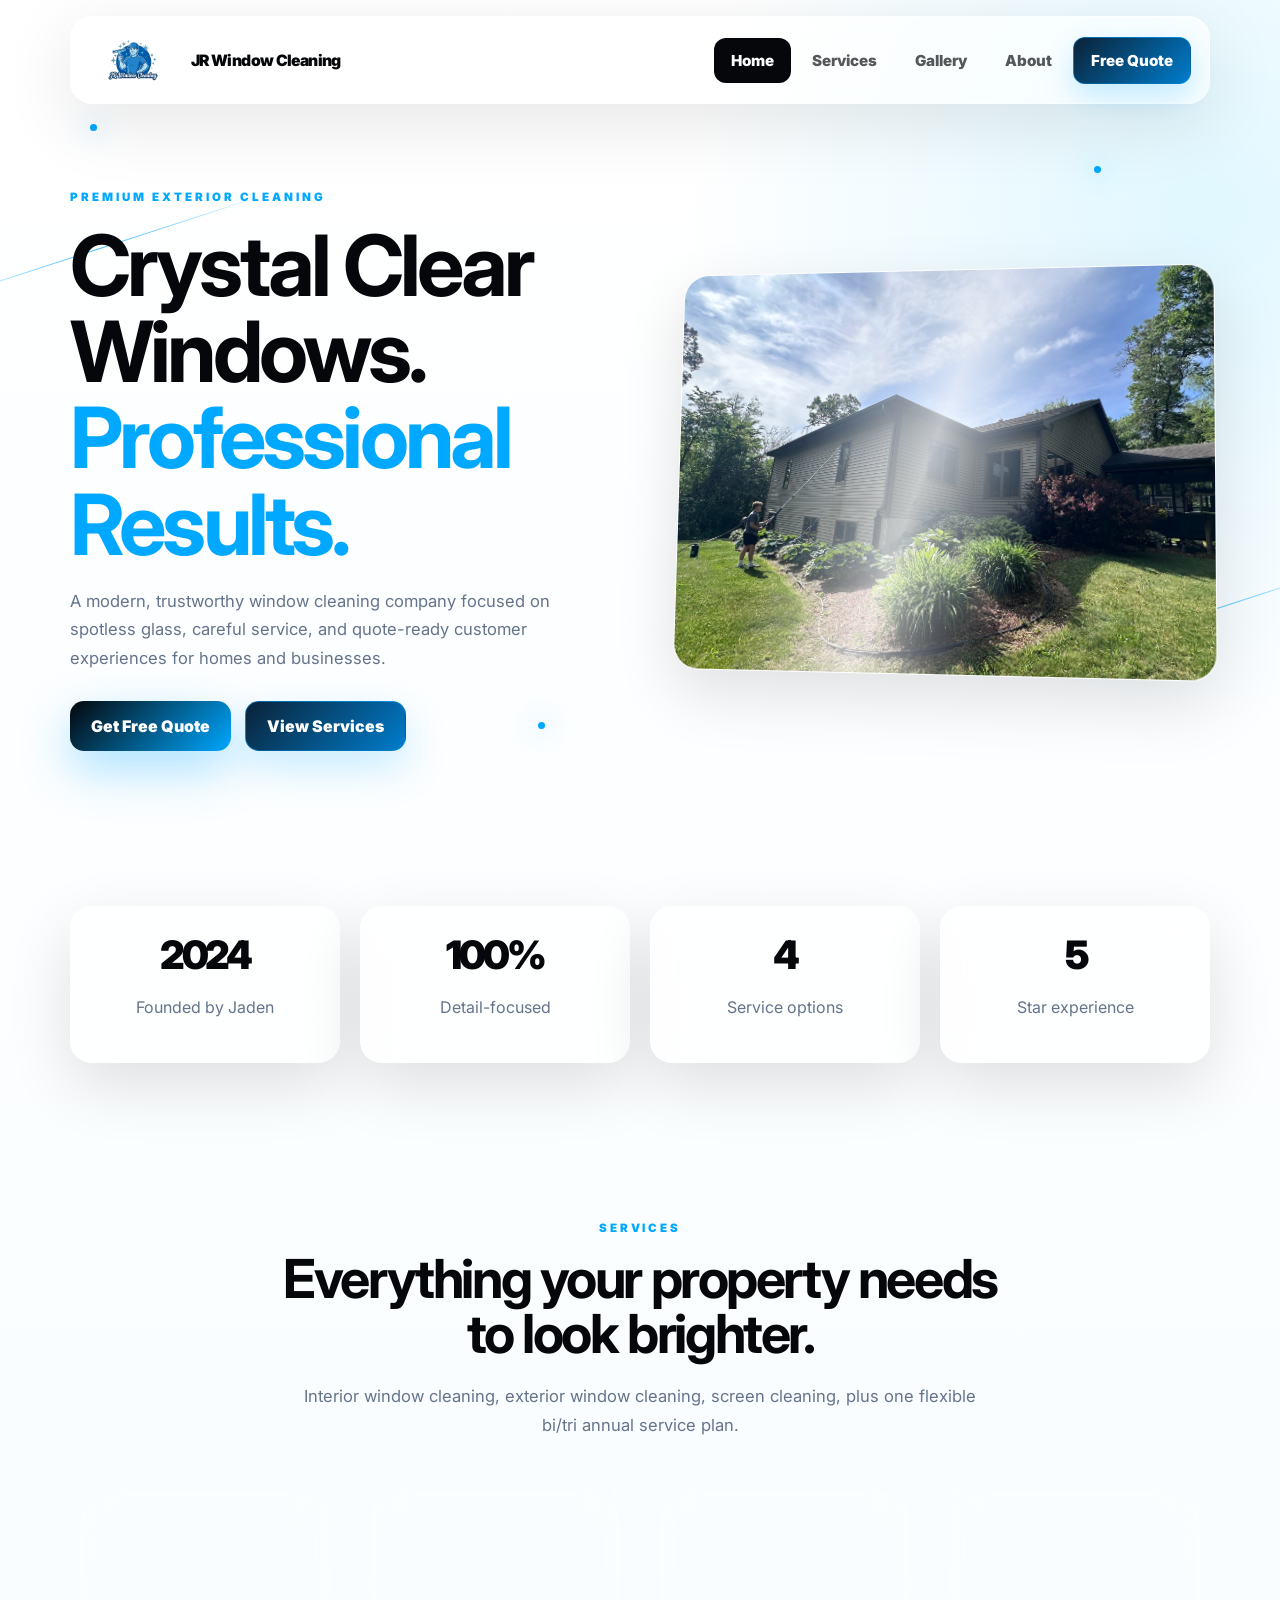
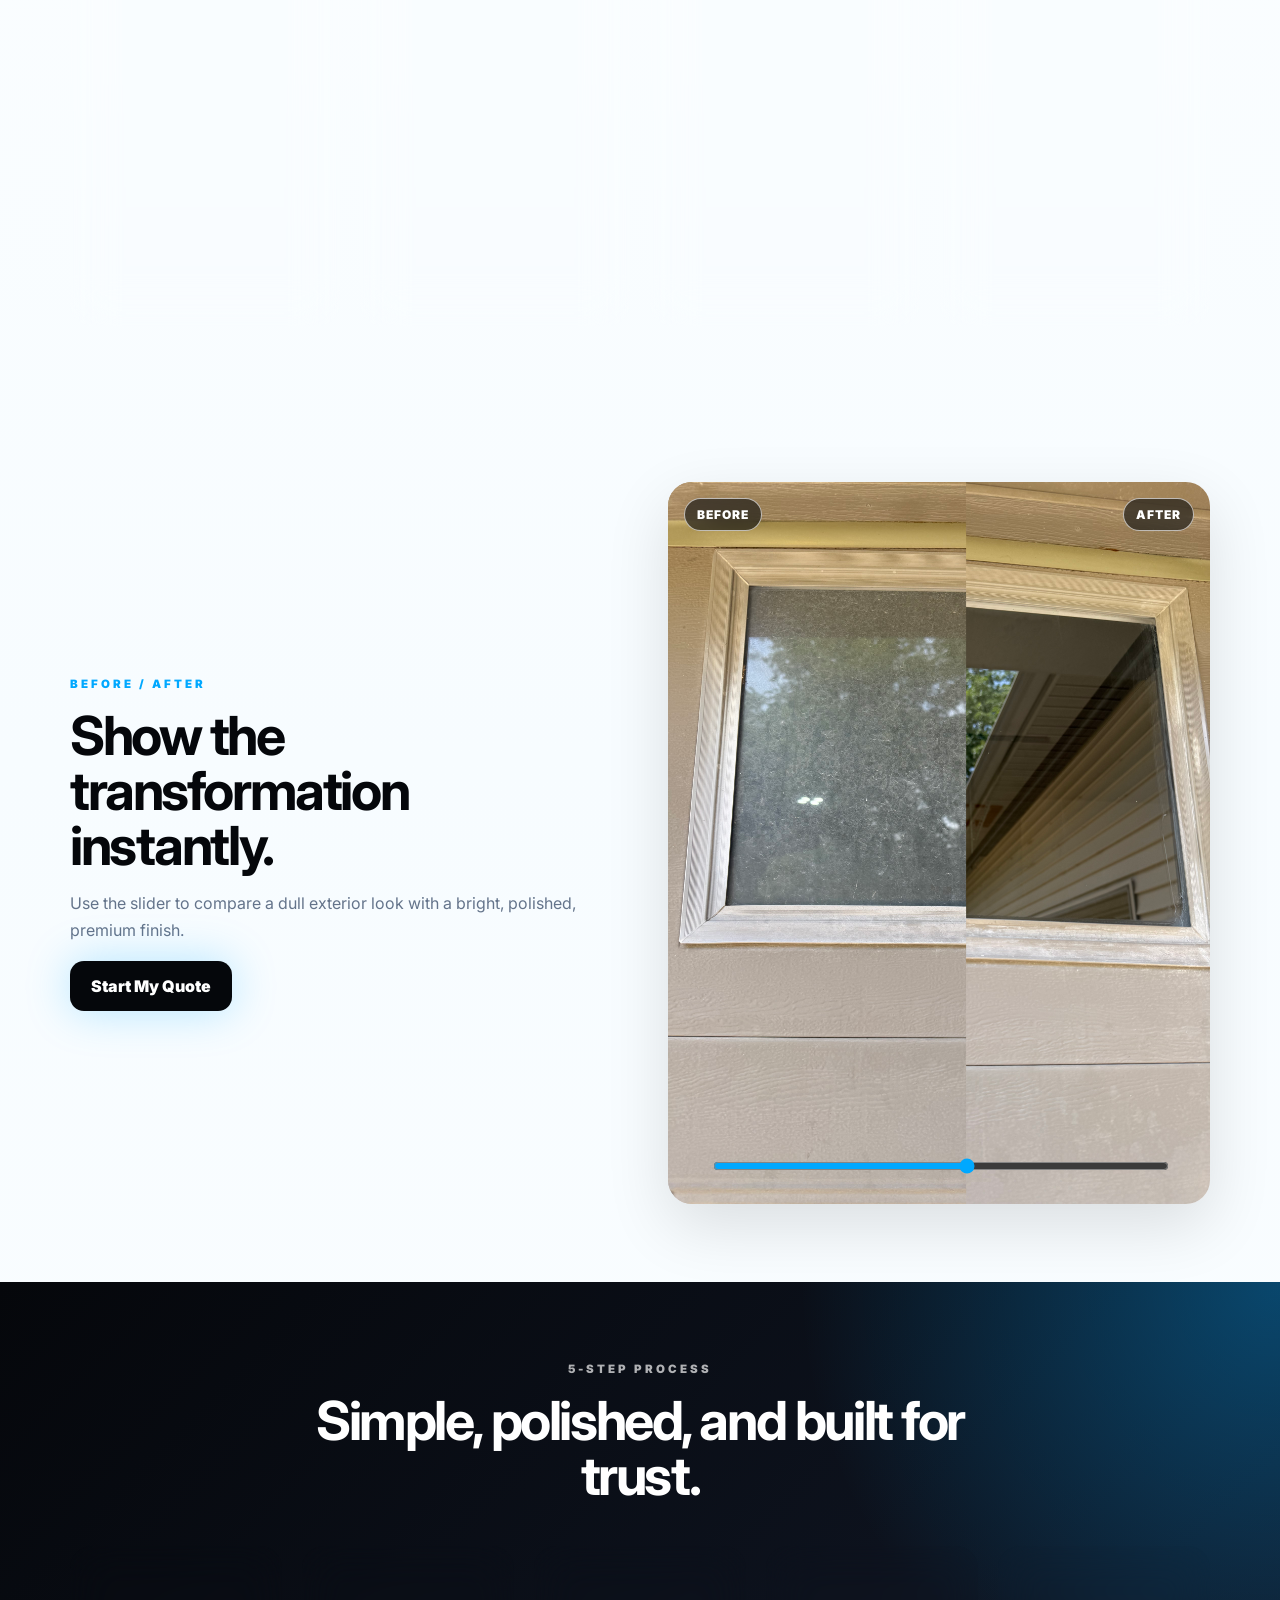
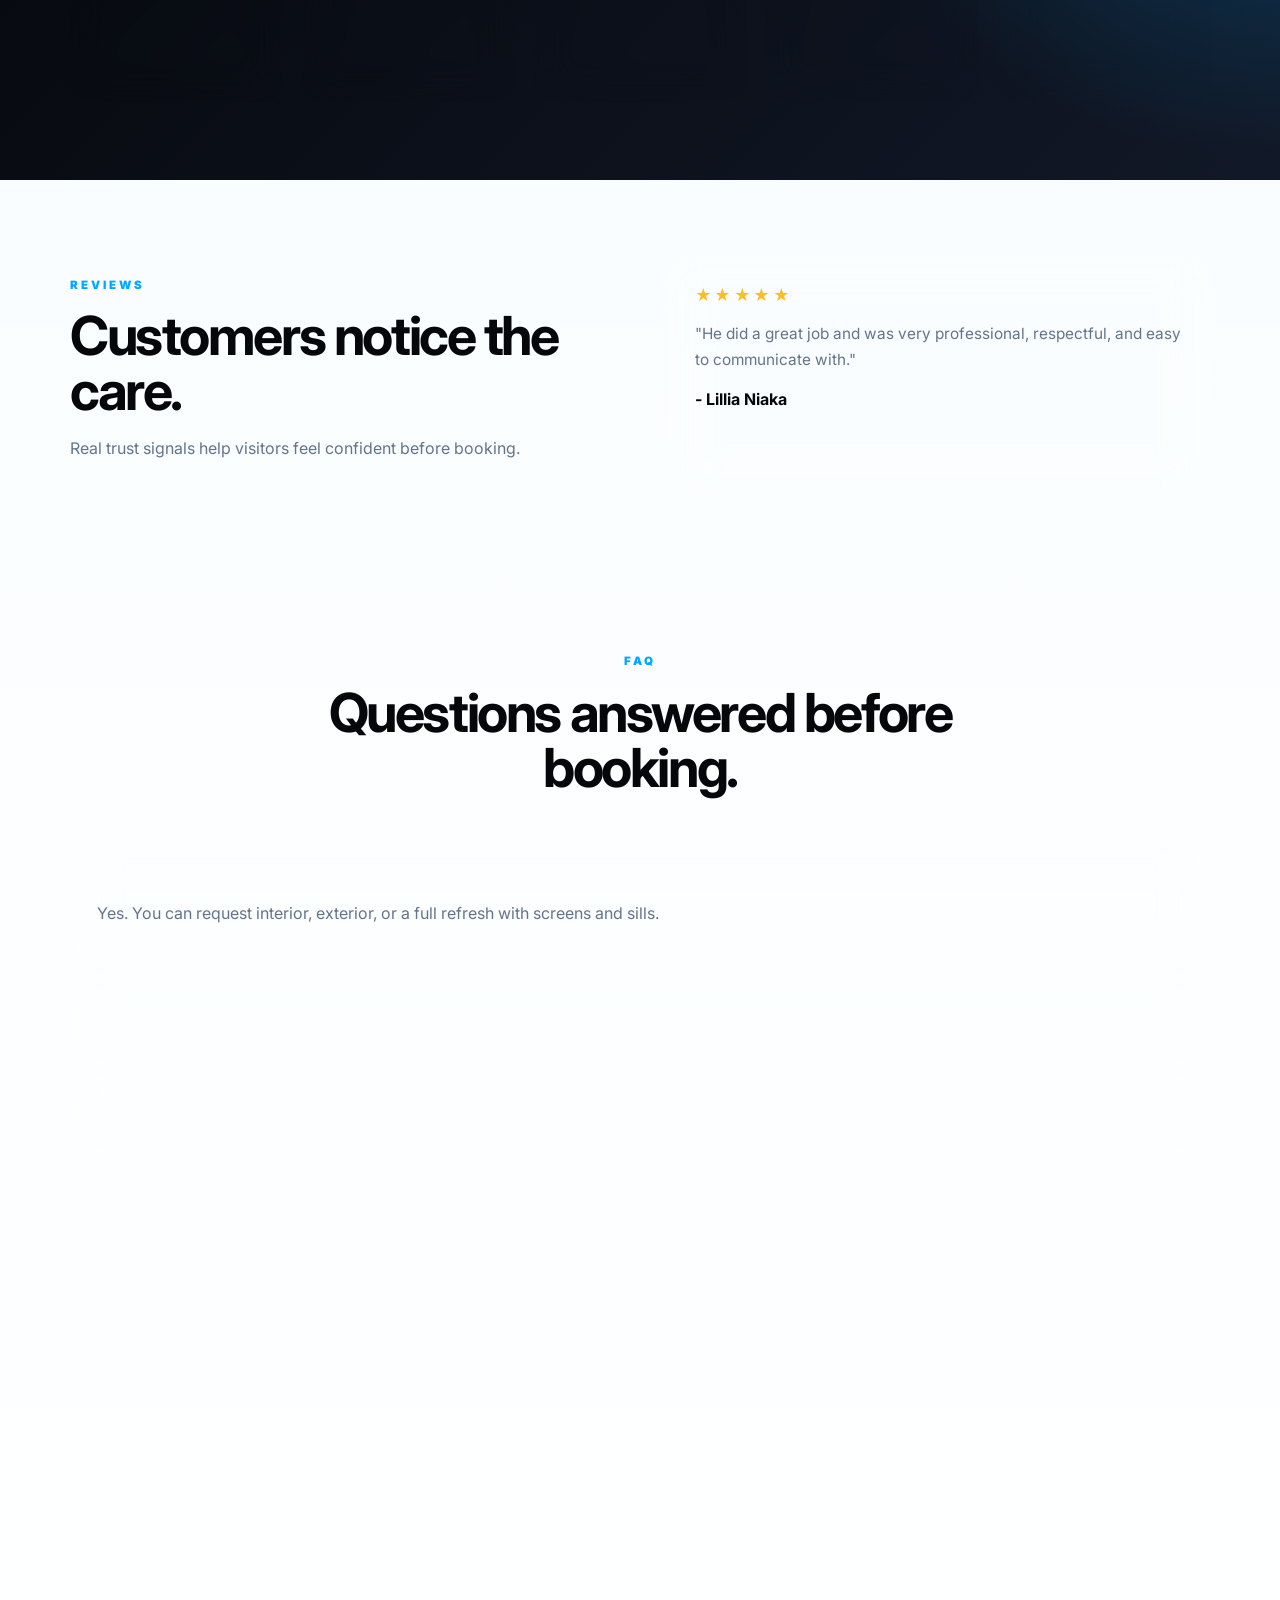
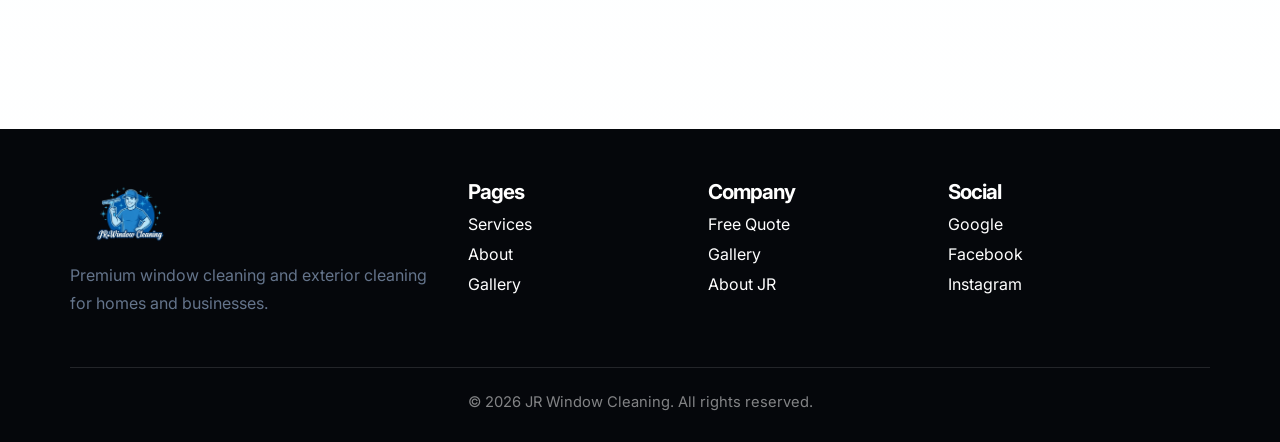
==== commit 45ed9f62: "Pictures 50% done" ====
--- a/JR Windows - Copy/index.html
+++ b/JR Windows - Copy/index.html
@@ -16,8 +16,8 @@
     <nav class="nav-links">
       <a class="active" href="index.html">Home</a>
       <a href="services.html">Services</a>
+      <a href="gallery.html">Gallery</a>
       <a href="about.html">About</a>
-      <a href="gallery.html">Gallery</a>
       <a class="quote-link" href="free-quote.html">Free Quote</a>
     </nav>
     <button class="nav-toggle" aria-label="Open menu">☰</button>
@@ -40,7 +40,7 @@
         </div>
         <div class="hero-visual reveal">
           <div class="visual-card">
-            <img src="https://images.unsplash.com/photo-1600566753151-384129cf4e3e?auto=format&fit=crop&w=1300&q=85" alt="Luxury home with clean windows">
+            <img src="public/Home starter Image.jpeg" alt="Freshly cleaned residential windows">
           </div>
         </div>
       </div>
@@ -75,8 +75,10 @@
           <a class="btn dark" href="free-quote.html">Start My Quote</a>
         </div>
         <div class="before-after reveal" data-before-after>
-          <img src="https://images.unsplash.com/photo-1600607687920-4e2a09cf159d?auto=format&fit=crop&w=1200&q=80" alt="Before cleaning">
-          <img class="after" src="https://images.unsplash.com/photo-1600585154526-990dced4db0d?auto=format&fit=crop&w=1200&q=80" alt="After cleaning">
+          <span class="before-after-tag before">Before</span>
+          <span class="before-after-tag after-label">After</span>
+          <img src="public/After.jpeg" alt="After window cleaning">
+          <img class="after" src="public/Before.jpeg" alt="Before window cleaning">
           <input type="range" min="8" max="92" value="55" aria-label="Before and after slider">
         </div>
       </div>
--- a/JR Windows - Copy/styles.css
+++ b/JR Windows - Copy/styles.css
@@ -307,13 +307,12 @@
 
 .hero-visual {
   position: relative;
-  min-height: 480px;
+  min-height: auto;
   perspective: 1200px;
 }
 
 .visual-card {
-  position: absolute;
-  inset: 0;
+  position: relative;
   overflow: hidden;
   border: 1px solid rgba(255, 255, 255, 0.7);
   border-radius: 26px;
@@ -325,8 +324,9 @@
 
 .visual-card img {
   width: 100%;
-  height: 100%;
-  object-fit: cover;
+  height: auto;
+  object-fit: contain;
+  object-position: center;
 }
 
 .visual-card::after {
@@ -527,20 +527,23 @@
 .before-after {
   position: relative;
   overflow: hidden;
-  height: 430px;
+  height: auto;
   border-radius: 24px;
   box-shadow: var(--shadow);
 }
 
 .before-after img {
+  display: block;
+  position: relative;
+  width: 100%;
+  height: auto;
+  object-fit: contain;
+}
+
+.before-after .after {
   position: absolute;
   inset: 0;
-  width: 100%;
   height: 100%;
-  object-fit: cover;
-}
-
-.before-after .after {
   clip-path: inset(0 45% 0 0);
 }
 
@@ -554,26 +557,53 @@
   accent-color: var(--blue);
 }
 
+.before-after-tag {
+  position: absolute;
+  top: 16px;
+  z-index: 6;
+  padding: 8px 12px;
+  border-radius: 999px;
+  border: 1px solid rgba(255, 255, 255, 0.65);
+  color: var(--white);
+  background: rgba(5, 7, 11, 0.58);
+  backdrop-filter: blur(8px);
+  font-size: 0.75rem;
+  font-weight: 900;
+  letter-spacing: 0.08em;
+  text-transform: uppercase;
+}
+
+.before-after-tag.before {
+  left: 16px;
+}
+
+.before-after-tag.after-label {
+  right: 16px;
+}
+
 .gallery-grid {
-  grid-template-columns: repeat(auto-fit, minmax(260px, 1fr));
+  grid-template-columns: repeat(4, minmax(0, 1fr));
+  gap: 12px;
+  align-items: start;
 }
 
 .gallery-item {
   position: relative;
   overflow: hidden;
-  min-height: 280px;
-  border-radius: 22px;
+  min-height: 0;
+  border-radius: 16px;
   box-shadow: var(--shadow);
+  align-self: start;
 }
 
 .gallery-item.tall {
-  min-height: 390px;
+  min-height: 0;
 }
 
 .gallery-item img {
   width: 100%;
-  height: 100%;
-  object-fit: cover;
+  height: auto;
+  object-fit: contain;
   transition: 0.6s ease;
 }
 
@@ -797,12 +827,17 @@
 }
 
 .reveal {
+  opacity: 1;
+  transform: none;
+}
+
+.js .reveal {
   opacity: 0;
   transform: translateY(34px);
   transition: opacity 0.7s ease, transform 0.7s ease;
 }
 
-.reveal.visible {
+.js .reveal.visible {
   opacity: 1;
   transform: translateY(0);
 }
@@ -881,7 +916,7 @@
   }
 
   .hero-visual {
-    min-height: 410px;
+    min-height: auto;
     max-width: 680px;
     width: 100%;
     margin: 0 auto;
@@ -901,6 +936,13 @@
     font-size: 15px;
   }
 
+  .nav-toggle {
+    color: var(--white);
+    border: 1px solid rgba(0, 168, 255, 0.42);
+    background: linear-gradient(135deg, #0a2238, #007dcc);
+    box-shadow: 0 12px 30px rgba(0, 168, 255, 0.22);
+  }
+
   .container {
     width: min(100% - 28px, 1140px);
   }
@@ -922,8 +964,20 @@
     letter-spacing: 0.2em;
   }
 
+  .brand {
+    gap: 8px;
+    min-width: 0;
+  }
+
+  .brand img {
+    width: 68px;
+    height: 44px;
+  }
+
   .brand span {
-    display: none;
+    display: block;
+    font-size: 0.82rem;
+    white-space: nowrap;
   }
 
   .navbar {
@@ -965,23 +1019,23 @@
   .services-grid,
   .process-grid,
   .reviews-grid,
-  .gallery-grid,
   .footer-grid {
     grid-template-columns: 1fr;
   }
 
+  .gallery-grid {
+    grid-template-columns: repeat(2, minmax(0, 1fr));
+    gap: 10px;
+  }
+
   .hero-visual {
-    min-height: 330px;
+    min-height: auto;
   }
 
   .hero-badge {
     position: static;
     display: inline-flex;
     margin: 10px 8px 0 0;
-  }
-
-  .before-after {
-    height: 320px;
   }
 
   .stat-card,
@@ -1000,7 +1054,7 @@
 
   .gallery-item,
   .gallery-item.tall {
-    min-height: 300px;
+    min-height: 0;
   }
 
   .cta {
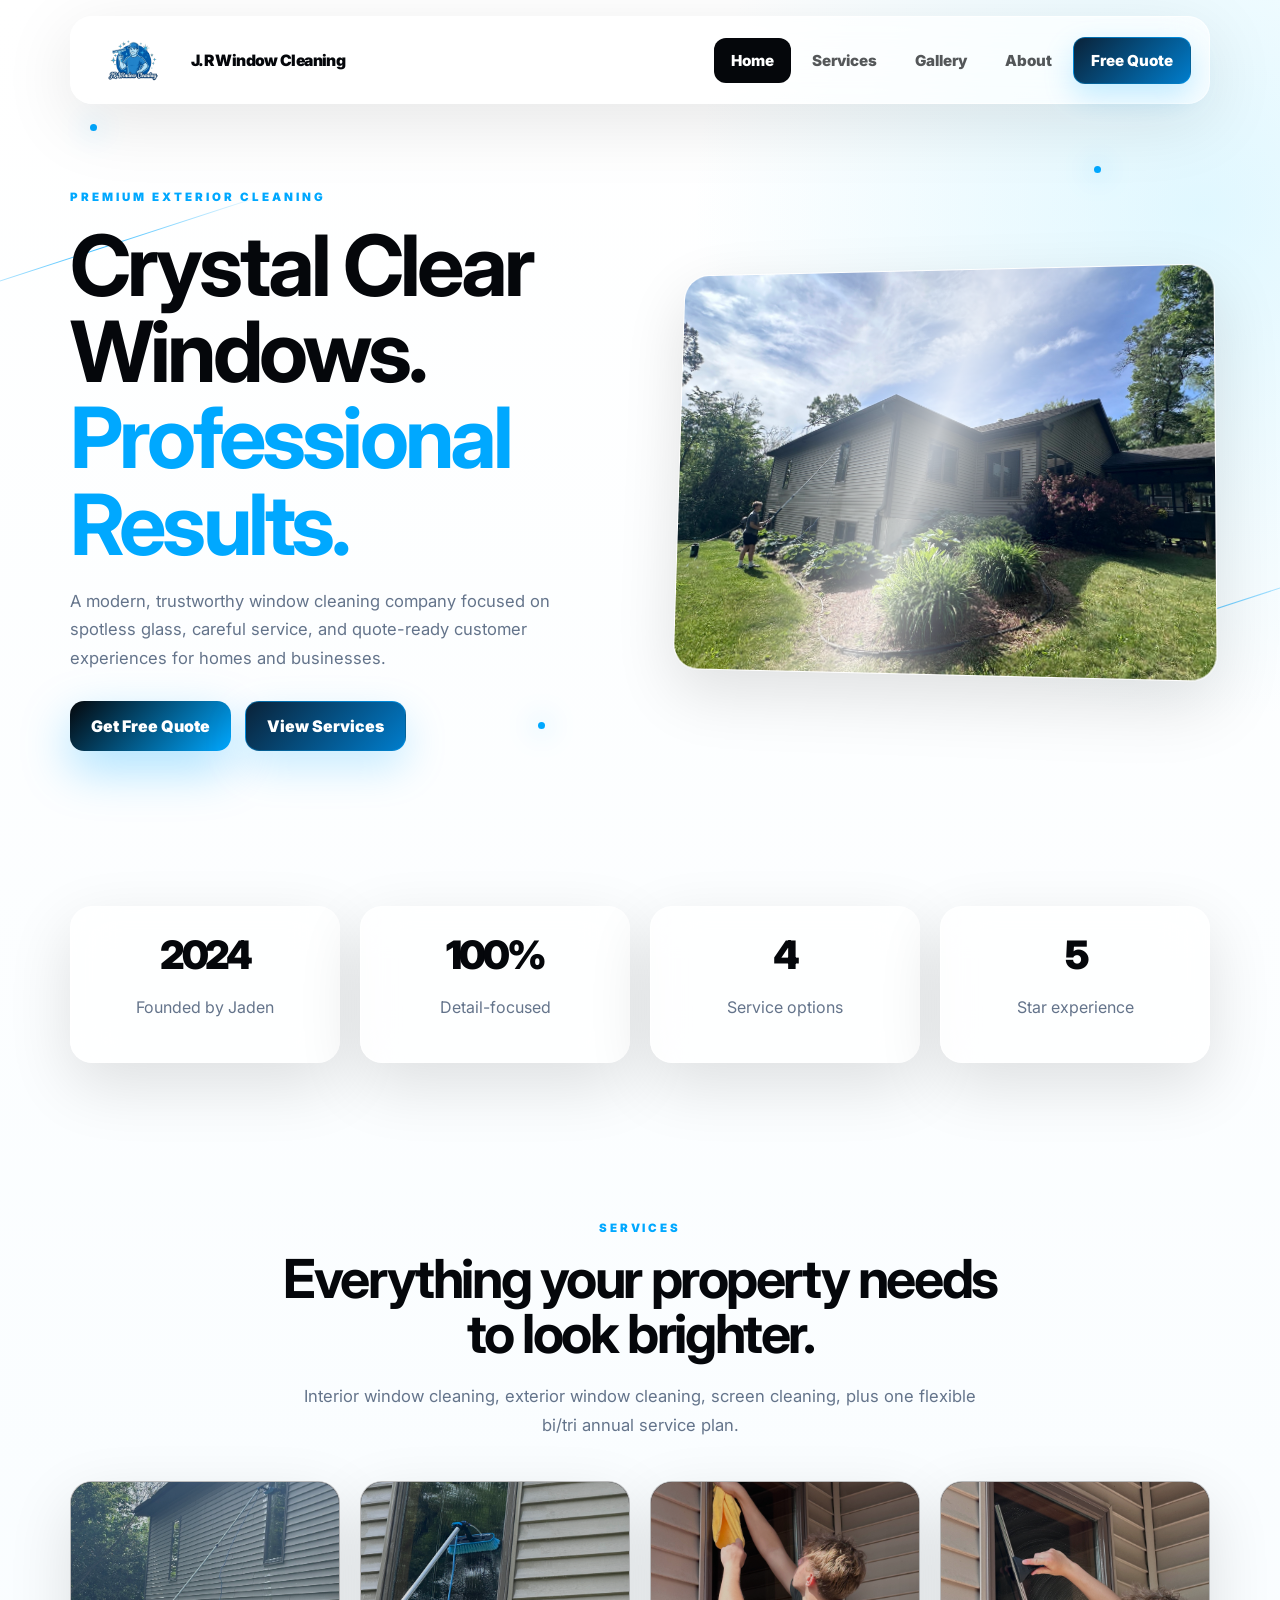
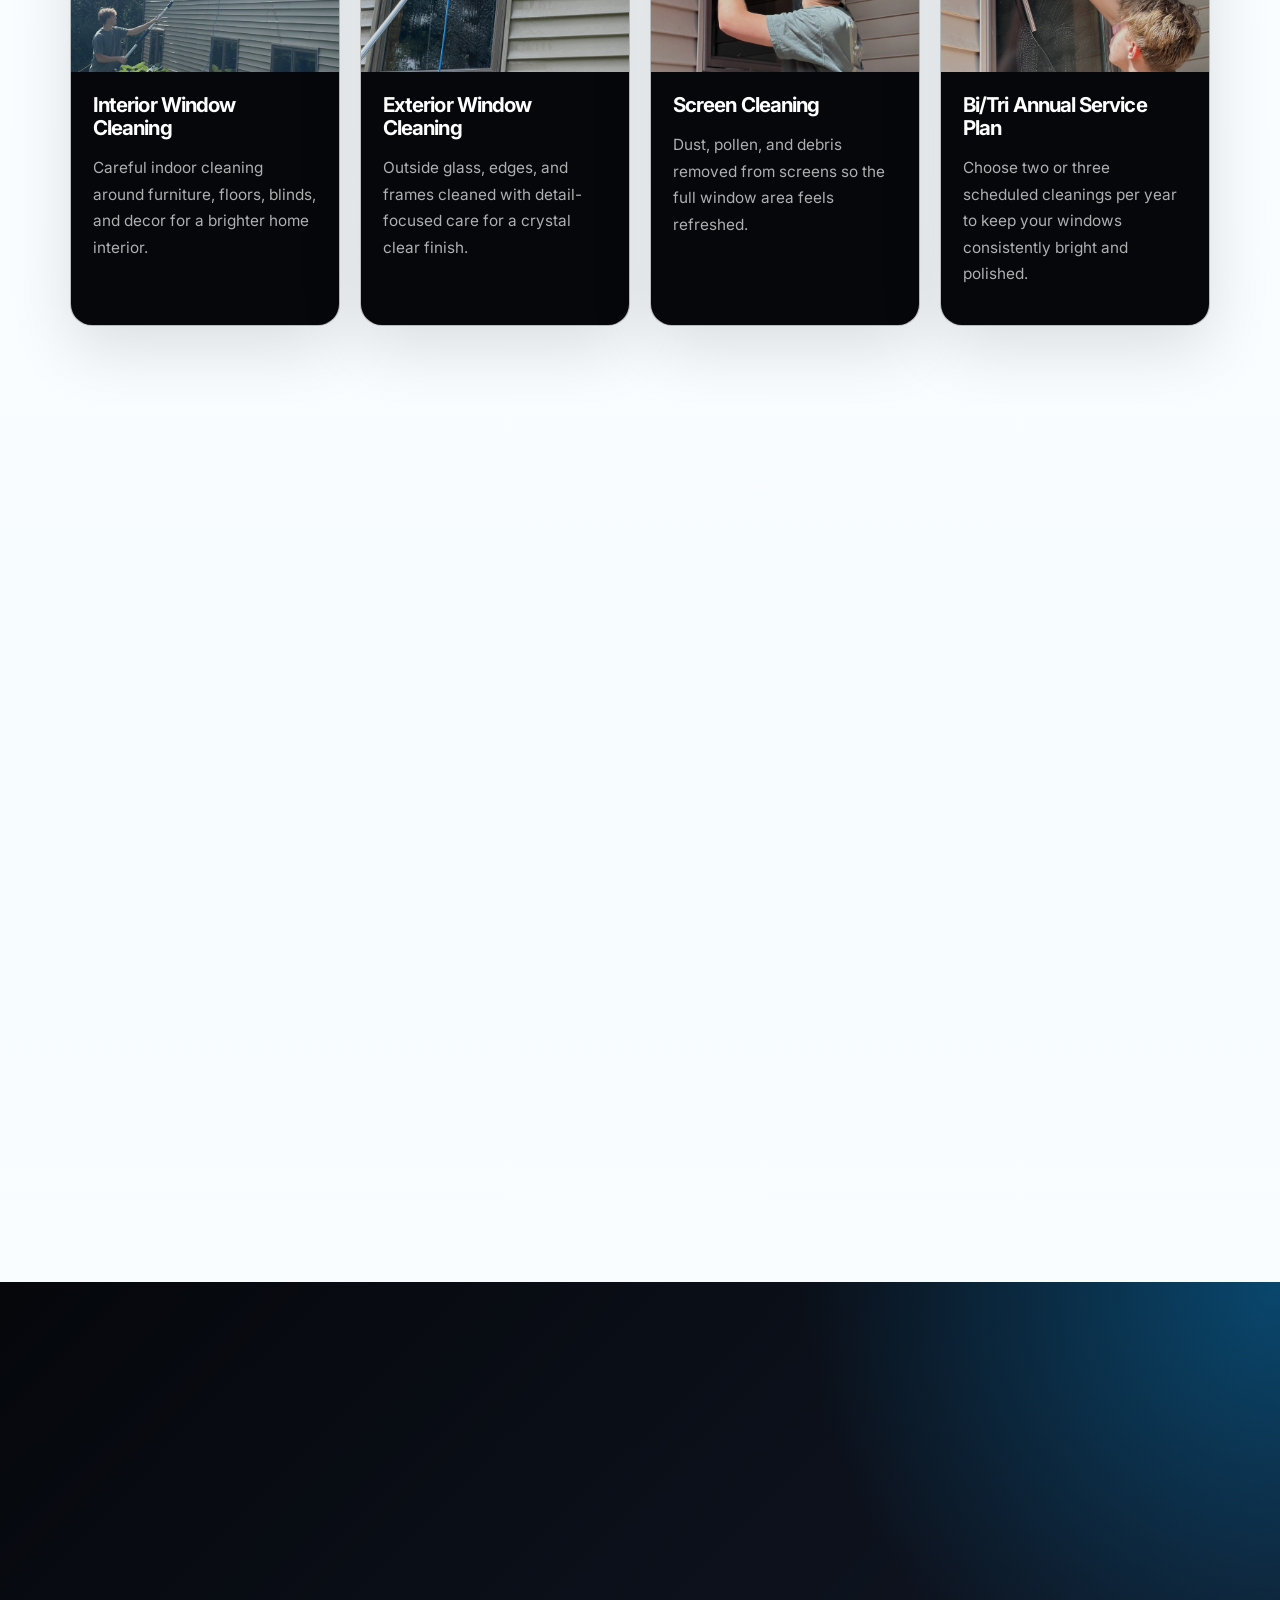
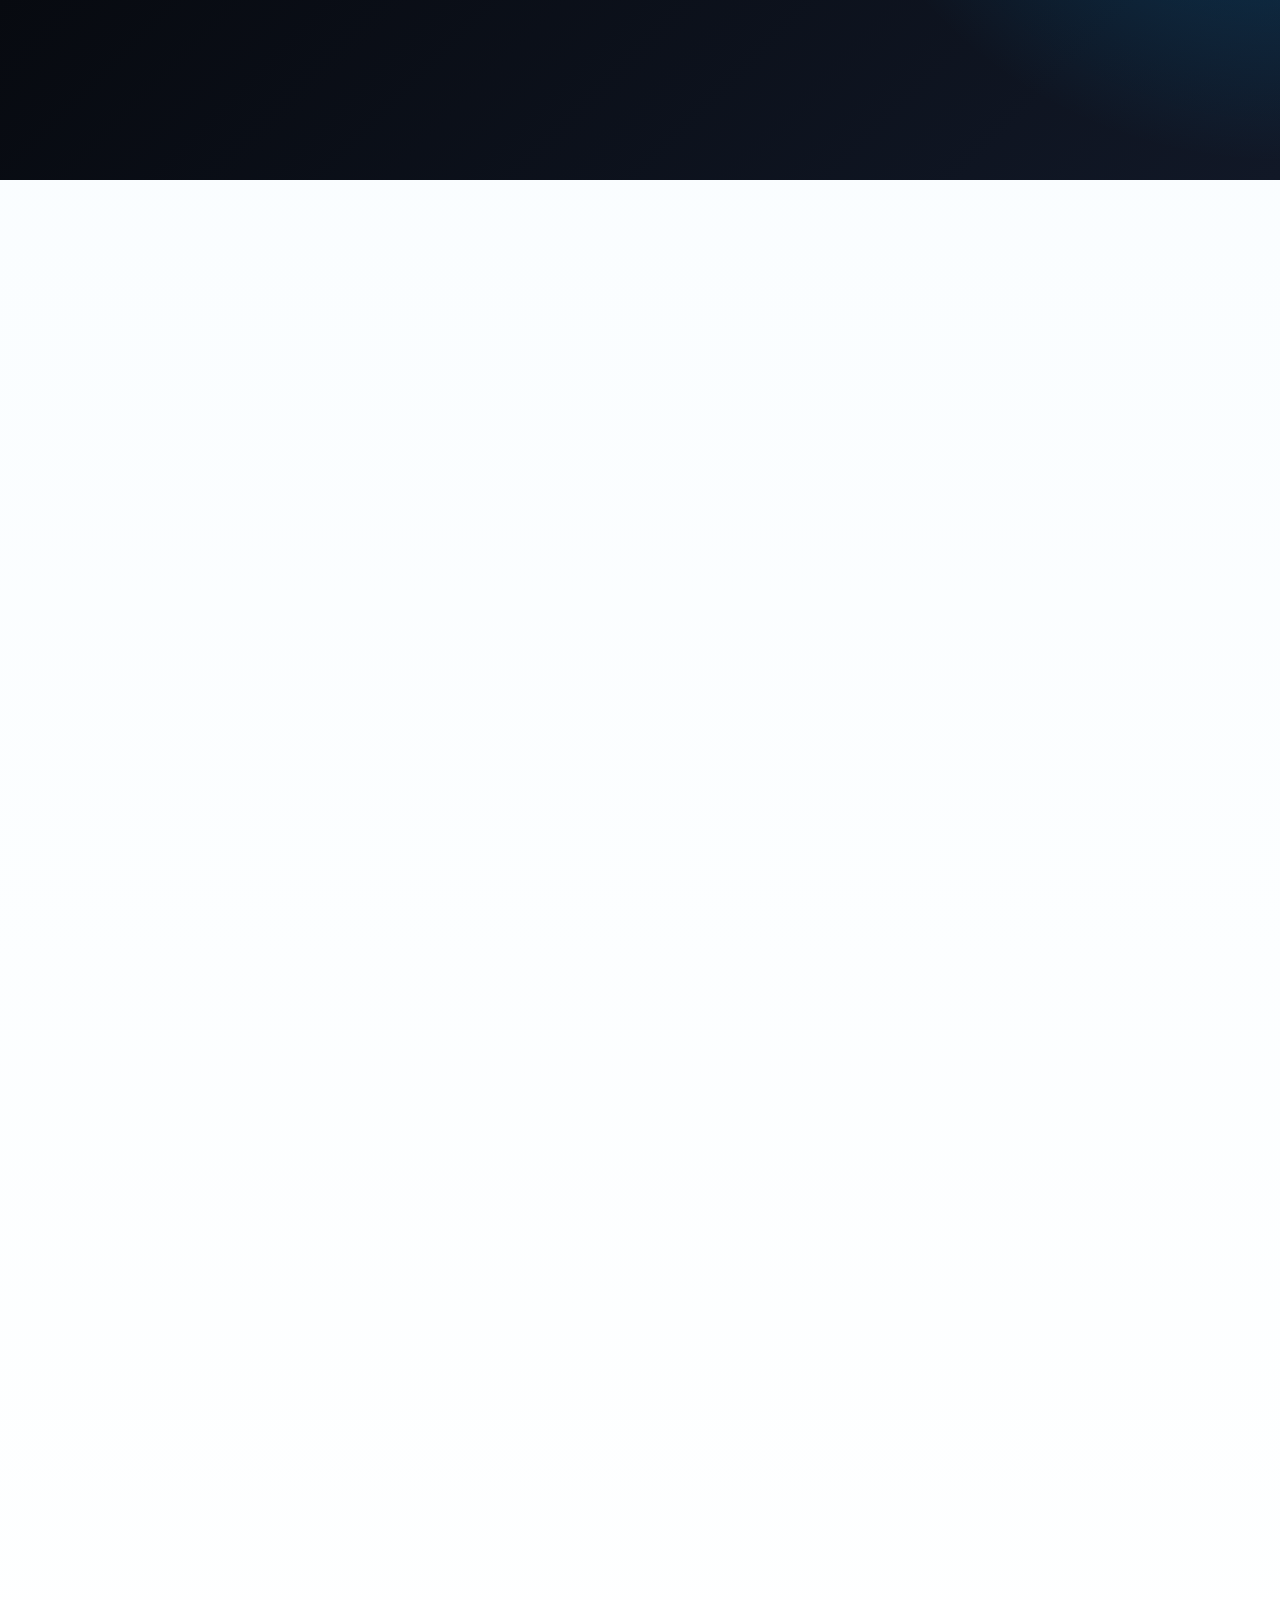
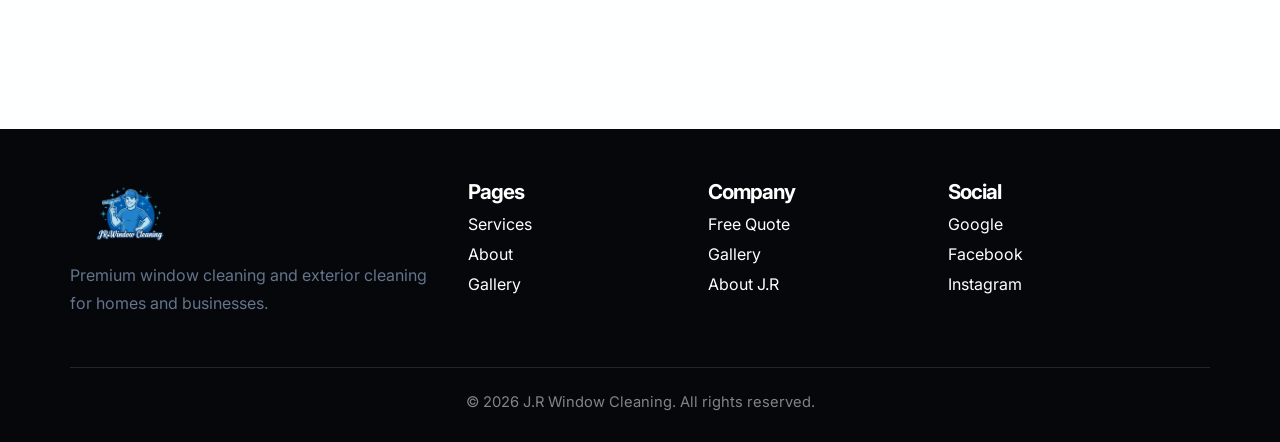
==== commit b9620261: "J.R. Update" ====
--- a/JR Windows - Copy/index.html
+++ b/JR Windows - Copy/index.html
@@ -3,8 +3,8 @@
 <head>
   <meta charset="UTF-8">
   <meta name="viewport" content="width=device-width, initial-scale=1.0">
-  <meta name="description" content="JR Window Cleaning provides premium interior window cleaning, exterior window cleaning, screen cleaning, and a recurring bi/tri annual service plan.">
-  <title>JR Window Cleaning | Crystal Clear Windows. Professional Results.</title>
+  <meta name="description" content="J.R Window Cleaning provides premium interior window cleaning, exterior window cleaning, screen cleaning, and a recurring bi/tri annual service plan.">
+  <title>J.R Window Cleaning | Crystal Clear Windows. Professional Results.</title>
   <link rel="preconnect" href="https://fonts.googleapis.com">
   <link rel="preconnect" href="https://fonts.gstatic.com" crossorigin>
   <link href="https://fonts.googleapis.com/css2?family=Inter:wght@400;500;600;700;800;900&display=swap" rel="stylesheet">
@@ -12,7 +12,7 @@
 </head>
 <body>
   <header class="navbar">
-    <a class="brand" href="index.html"><img src="JR Windows Logo Transparent.png" alt="JR Window Cleaning logo"><span>JR Window Cleaning</span></a>
+    <a class="brand" href="index.html"><img src="JR Windows Logo Transparent.png" alt="J.R Window Cleaning logo"><span>J.R Window Cleaning</span></a>
     <nav class="nav-links">
       <a class="active" href="index.html">Home</a>
       <a href="services.html">Services</a>
@@ -123,7 +123,7 @@
         </div>
         <div class="faq-list">
           <article class="faq-item reveal open"><button class="faq-question">Do you clean interior and exterior windows? <span>+</span></button><p class="faq-answer">Yes. You can request interior, exterior, or a full refresh with screens and sills.</p></article>
-          <article class="faq-item reveal"><button class="faq-question">Do you offer recurring service plans? <span>+</span></button><p class="faq-answer">Yes. JR Window Cleaning offers a bi/tri annual service plan with either two or three scheduled cleanings throughout the year.</p></article>
+          <article class="faq-item reveal"><button class="faq-question">Do you offer recurring service plans? <span>+</span></button><p class="faq-answer">Yes. J.R Window Cleaning offers a bi/tri annual service plan with either two or three scheduled cleanings throughout the year.</p></article>
           <article class="faq-item reveal"><button class="faq-question">How do I get a quote? <span>+</span></button><p class="faq-answer">Use the free quote page and share your service needs, timing, and approximate window count.</p></article>
         </div>
       </div>
@@ -131,7 +131,7 @@
 
     <section class="container cta reveal">
       <p class="eyebrow">Ready for clearer windows?</p>
-      <h2>Get a free quote from JR Window Cleaning.</h2>
+      <h2>Get a free quote from J.R Window Cleaning.</h2>
       <p class="lead">Clean windows, bright curb appeal, and a professional experience from start to finish.</p>
       <a class="btn light" href="free-quote.html">Get Free Quote</a>
     </section>
@@ -139,12 +139,12 @@
 
   <footer class="footer">
     <div class="container footer-grid">
-      <div><img src="JR Windows Logo Transparent.png" alt="JR Window Cleaning logo"><p>Premium window cleaning and exterior cleaning for homes and businesses.</p></div>
+      <div><img src="JR Windows Logo Transparent.png" alt="J.R Window Cleaning logo"><p>Premium window cleaning and exterior cleaning for homes and businesses.</p></div>
       <div><h3>Pages</h3><a href="services.html">Services</a><a href="about.html">About</a><a href="gallery.html">Gallery</a></div>
-      <div><h3>Company</h3><a href="free-quote.html">Free Quote</a><a href="gallery.html">Gallery</a><a href="about.html">About JR</a></div>
+      <div><h3>Company</h3><a href="free-quote.html">Free Quote</a><a href="gallery.html">Gallery</a><a href="about.html">About J.R</a></div>
       <div><h3>Social</h3><a href="#">Google</a><a href="#">Facebook</a><a href="#">Instagram</a></div>
     </div>
-    <p class="footer-copy">© 2026 JR Window Cleaning. All rights reserved.</p>
+    <p class="footer-copy">© 2026 J.R Window Cleaning. All rights reserved.</p>
   </footer>
 
   <script src="script.js"></script>
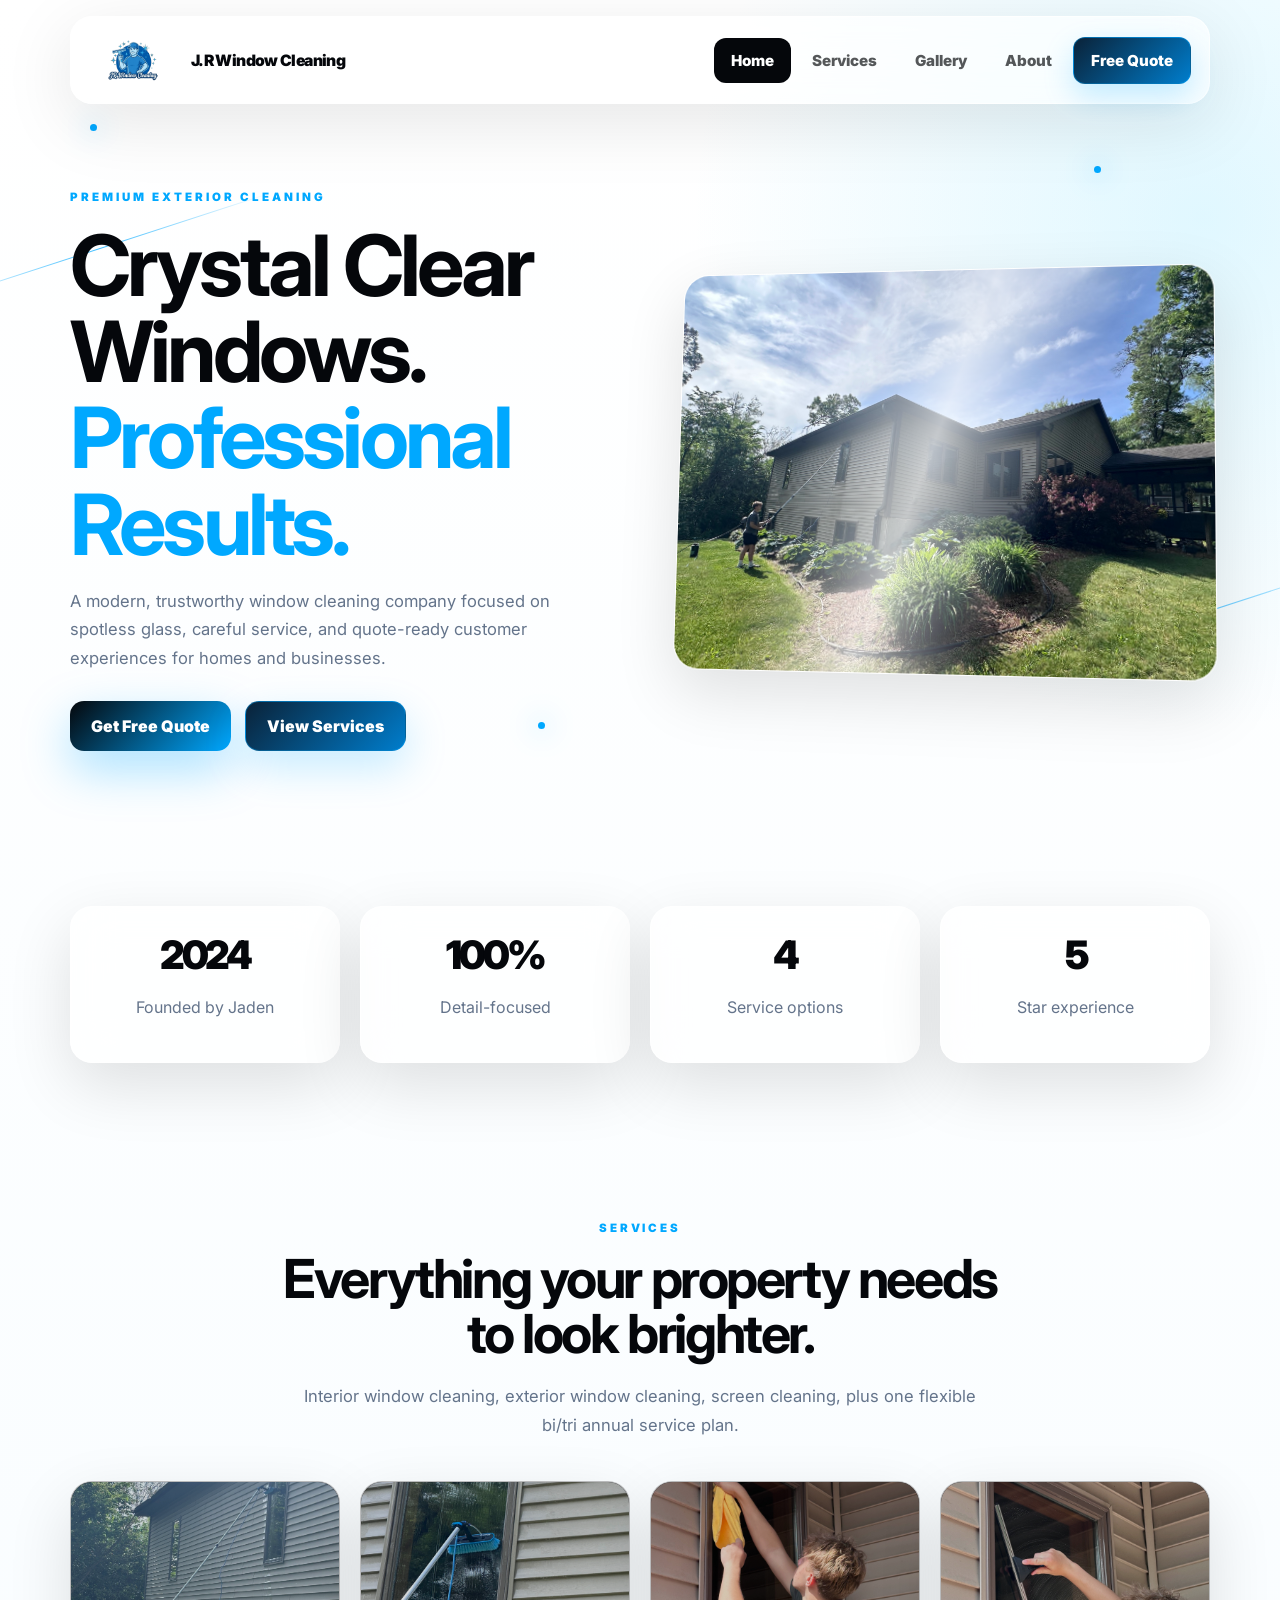
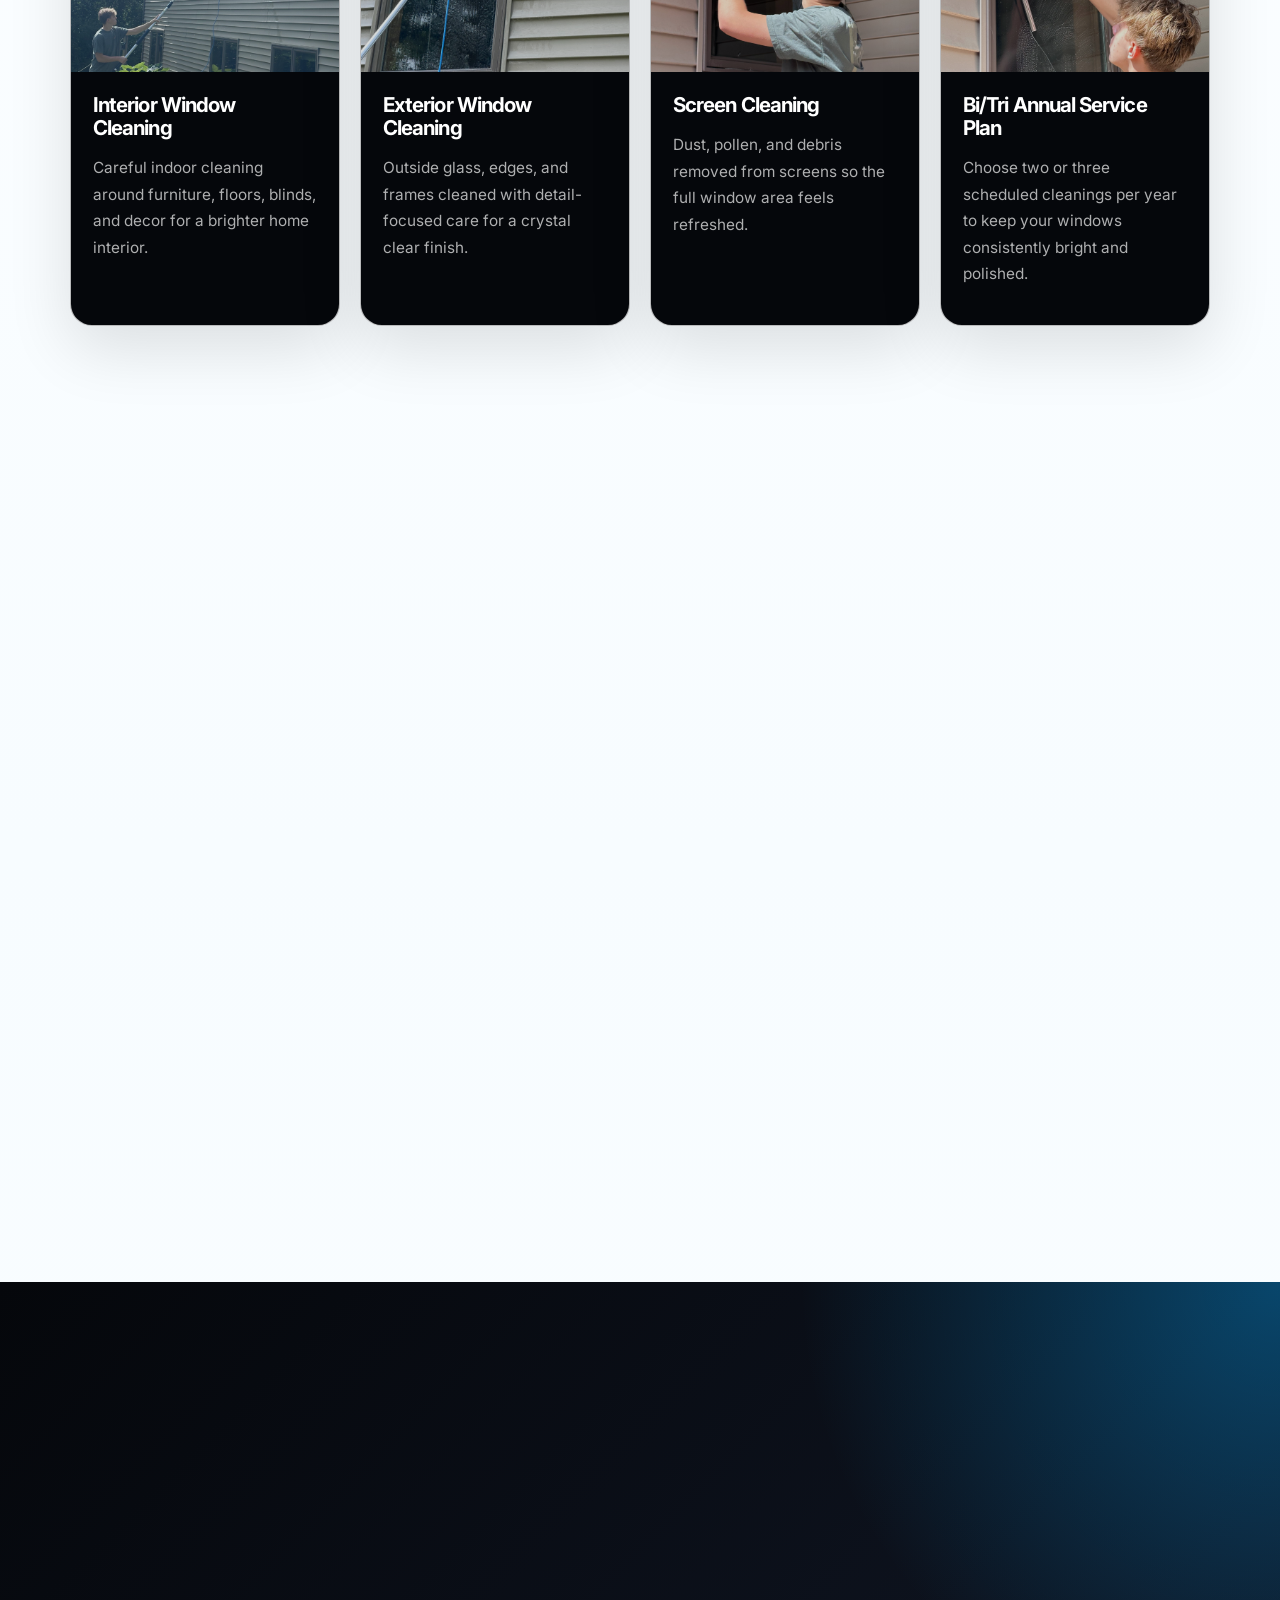
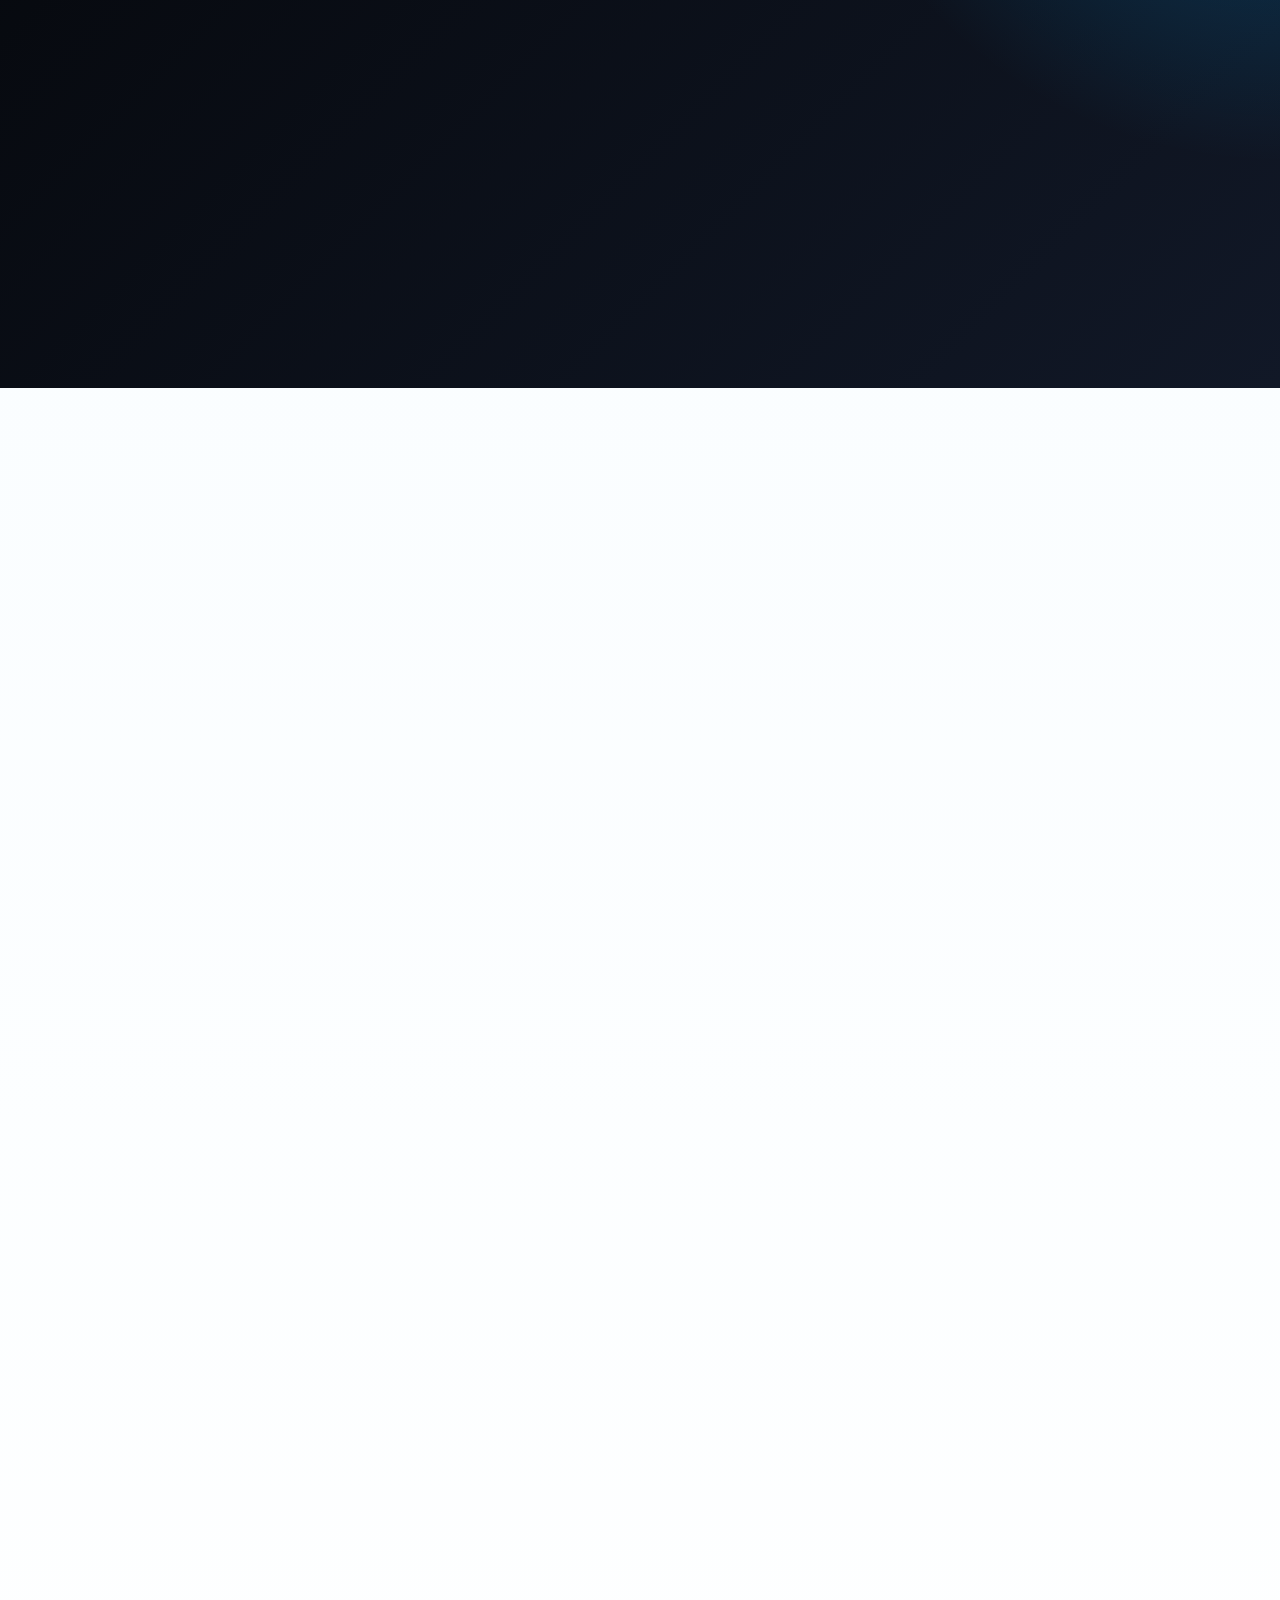
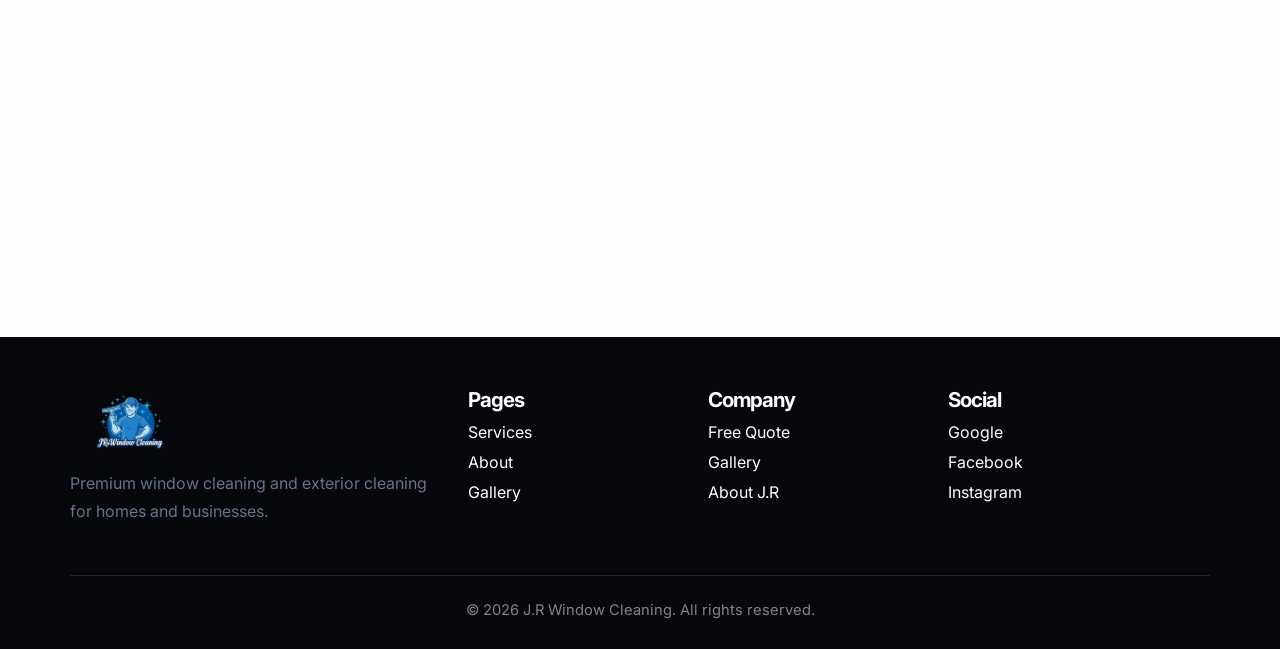
==== commit 6719cc8c: "Updated Info for Steps" ====
--- a/JR Windows - Copy/index.html
+++ b/JR Windows - Copy/index.html
@@ -91,11 +91,11 @@
           <h2>Simple, polished, and built for trust.</h2>
         </div>
         <div class="process-grid">
-          <article class="process-card reveal"><h3>1. Quote</h3><p>Share your property details.</p></article>
-          <article class="process-card reveal"><h3>2. Confirm</h3><p>Pick services and timing.</p></article>
-          <article class="process-card reveal"><h3>3. Prep</h3><p>Careful setup around your home.</p></article>
-          <article class="process-card reveal"><h3>4. Clean</h3><p>Detail-focused service.</p></article>
-          <article class="process-card reveal"><h3>5. Inspect</h3><p>Final review before finish.</p></article>
+          <article class="process-card reveal"><h3>1. Full Walkthrough</h3><p>We start with a thorough inspection of your windows, frames, and surrounding areas, because a great clean begins with knowing exactly what we're working with.</p></article>
+          <article class="process-card reveal"><h3>2. Pure Water Technology</h3><p>Our professional water-fed pole systems use purified, mineral-free water to clean your windows safely from the ground, delivering a spotless finish every time.</p></article>
+          <article class="process-card reveal"><h3>3. Total Frame &amp; Glass Cleaning</h3><p>We scrub both the glass and frames to remove dirt, pollen, and buildup, giving you a deep, thorough clean rather than just a quick surface wipe.</p></article>
+          <article class="process-card reveal"><h3>4. Pure Water Rinse</h3><p>Your windows are rinsed with pure water and left to dry naturally, leaving a crystal-clear, streak-free finish with zero residue.</p></article>
+          <article class="process-card reveal"><h3>5. Final Quality Inspection</h3><p>Before we leave, we do a final walkthrough to make sure every window meets our standards, backed by our 100% satisfaction guarantee.</p></article>
         </div>
       </div>
     </section>
